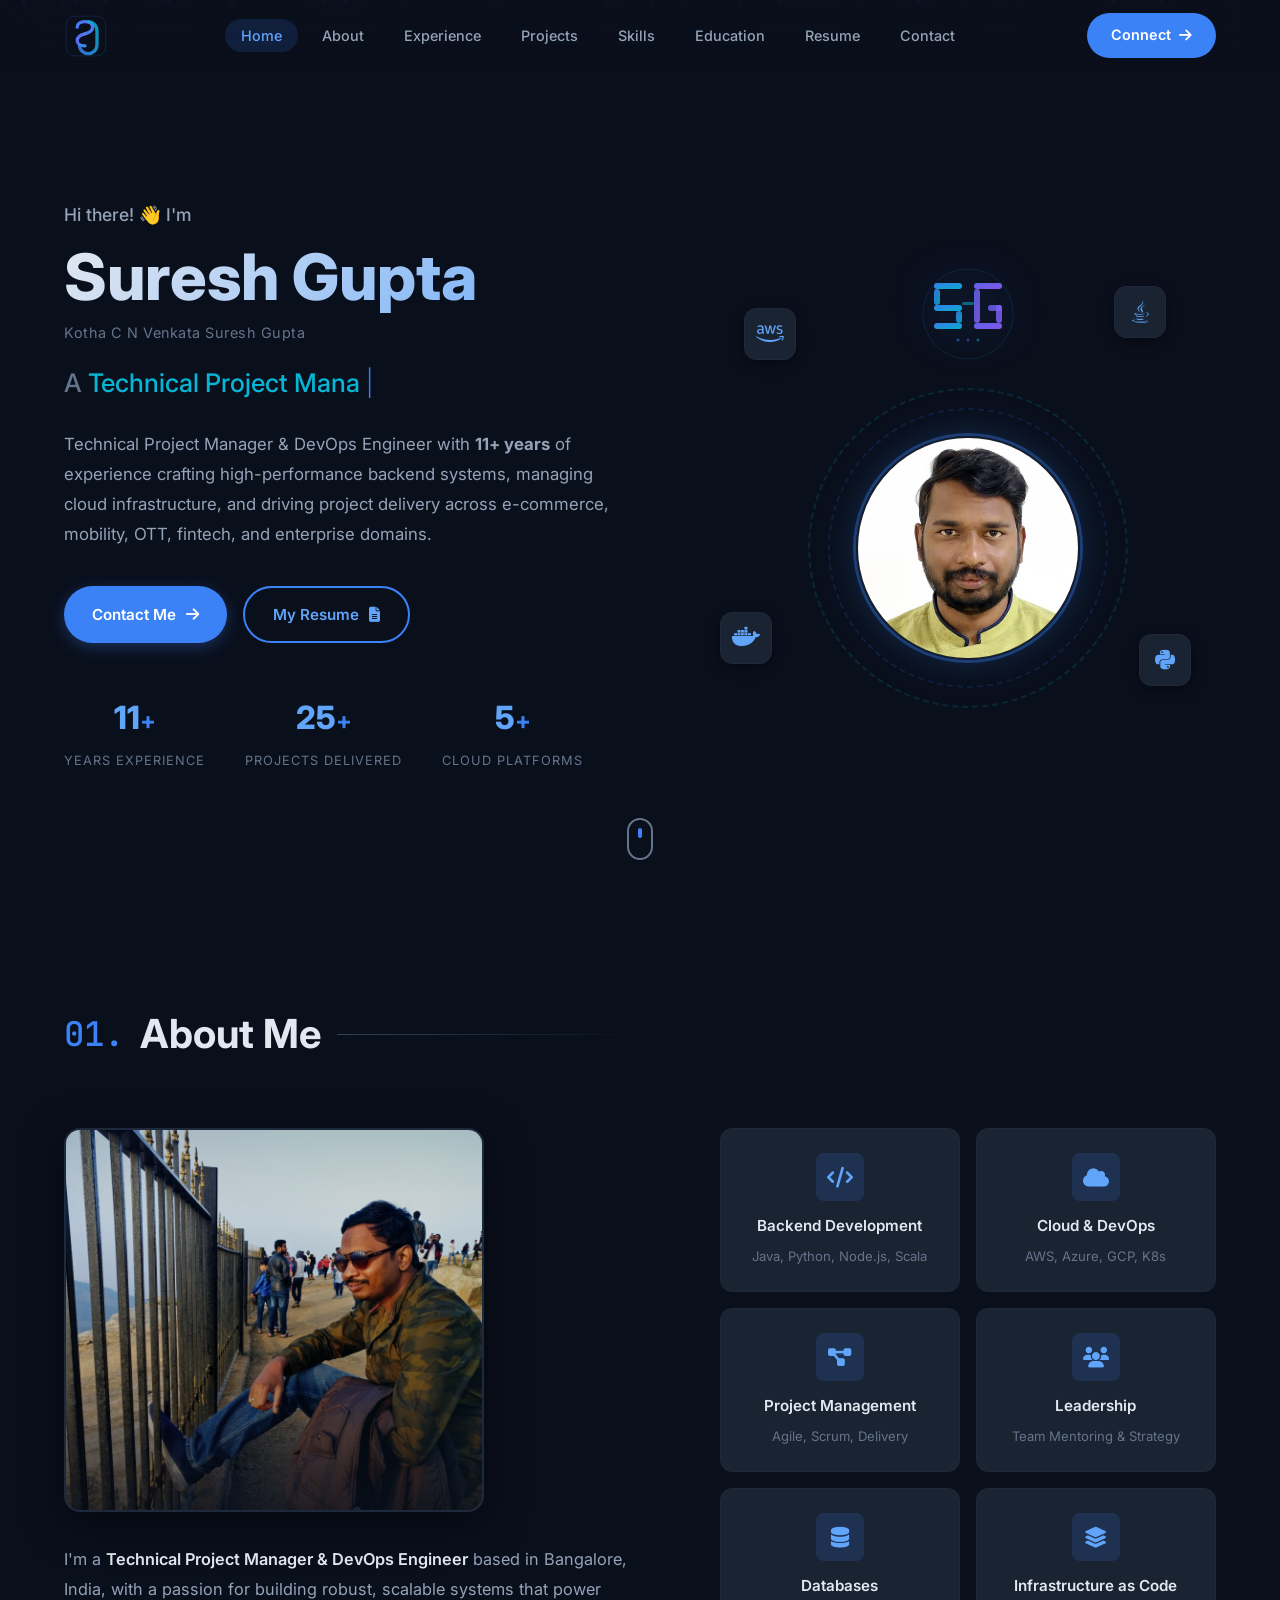
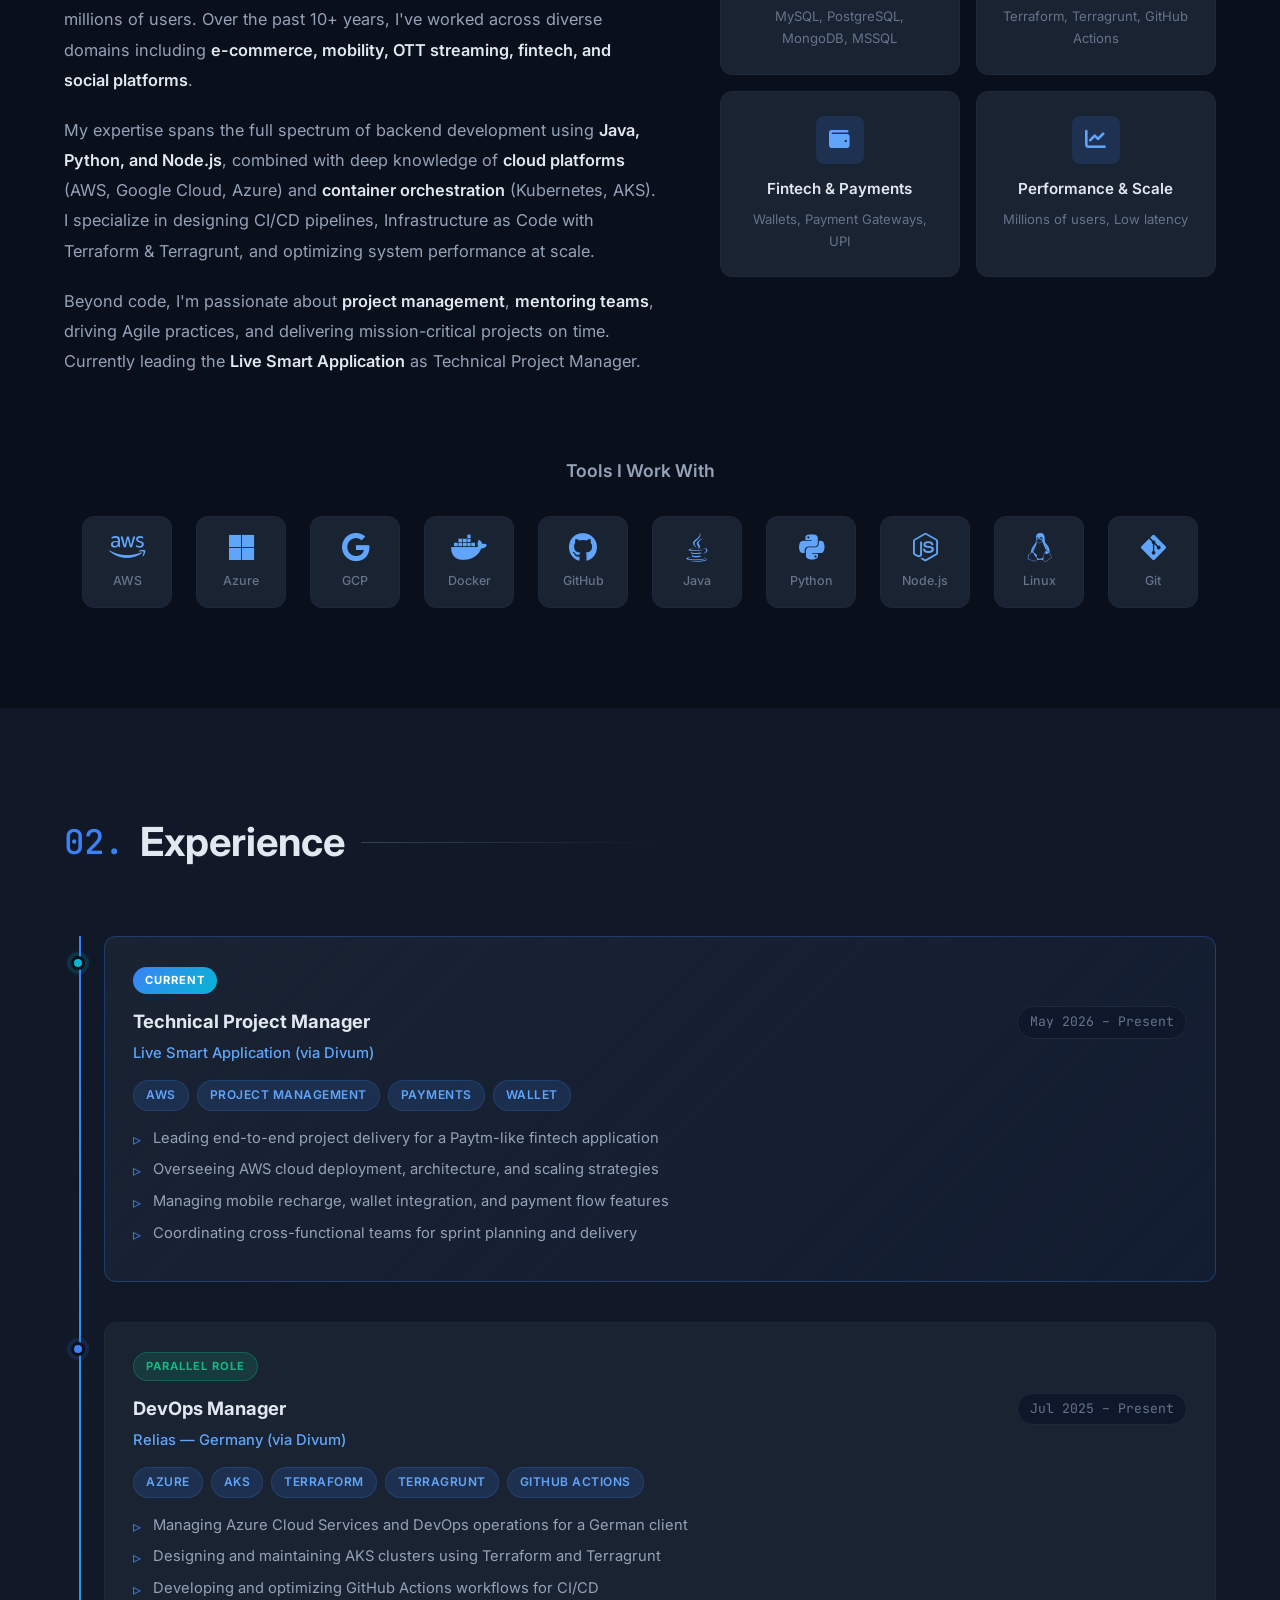
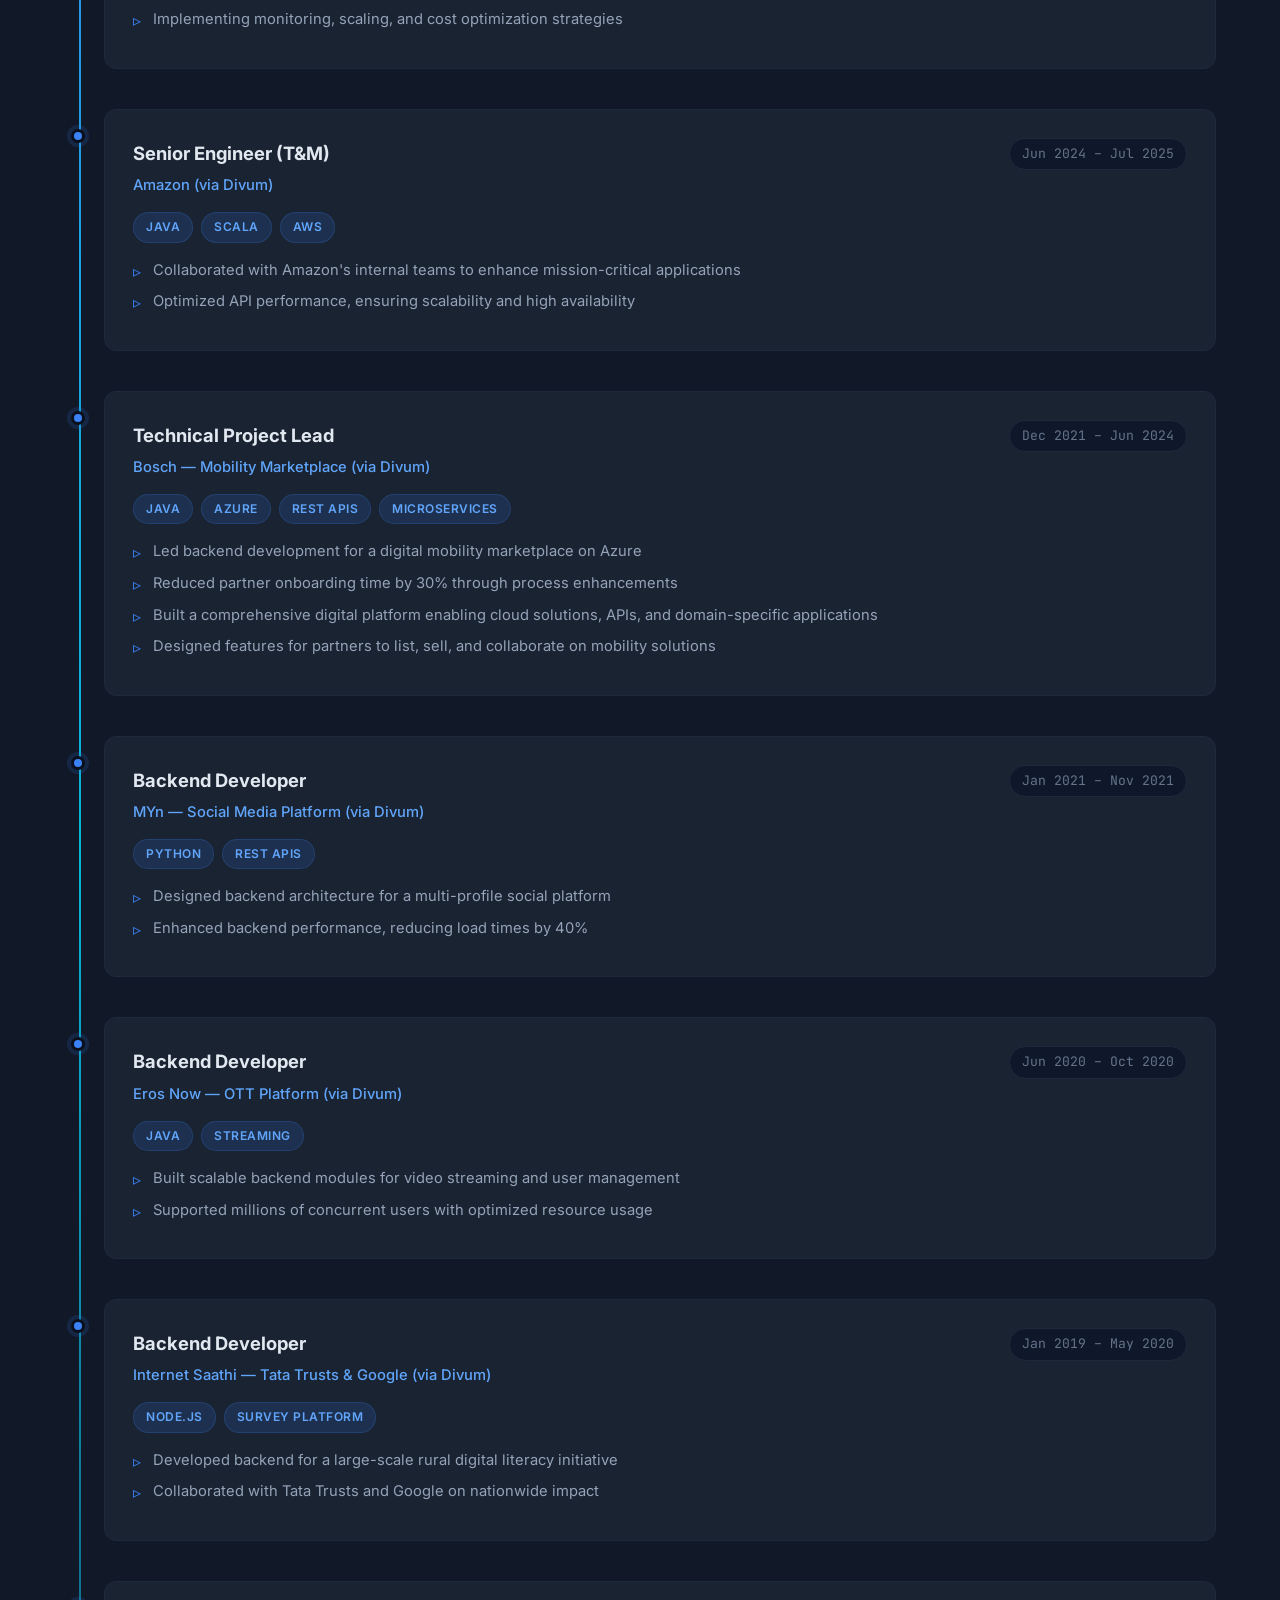
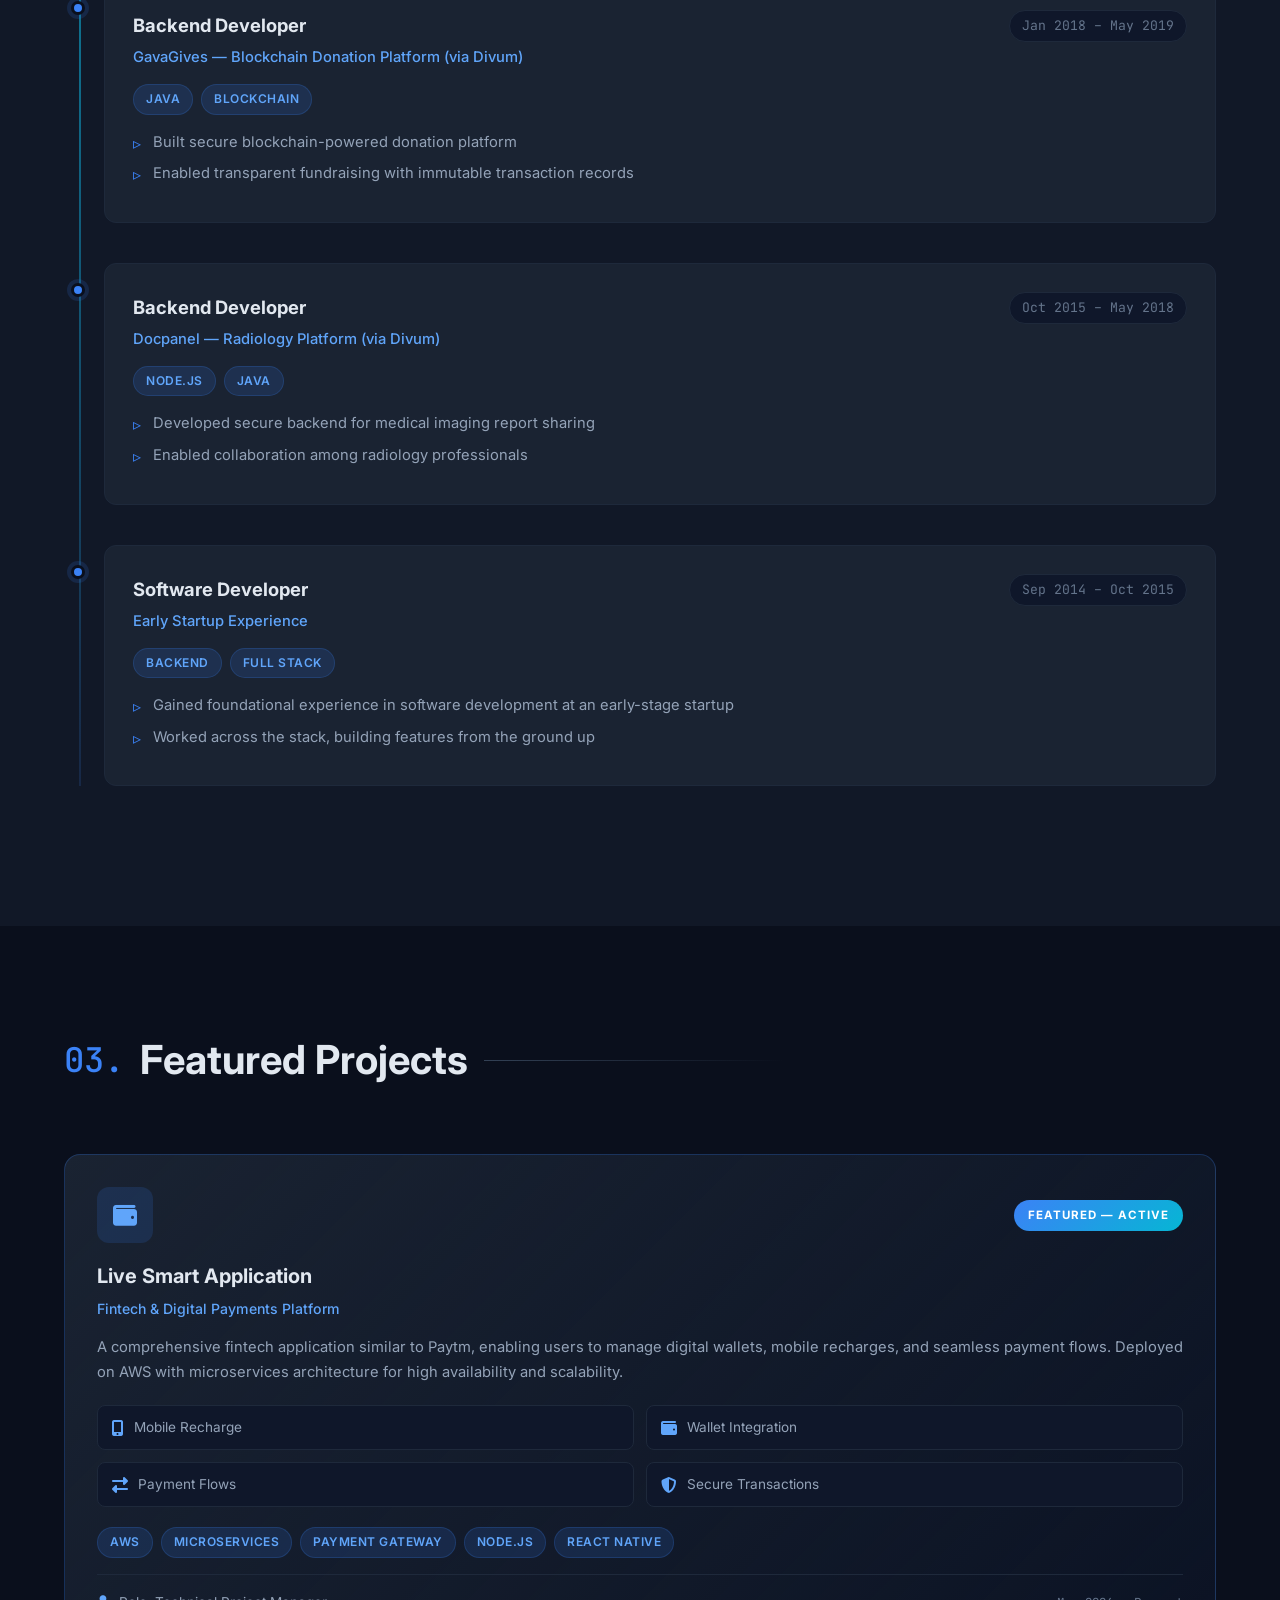
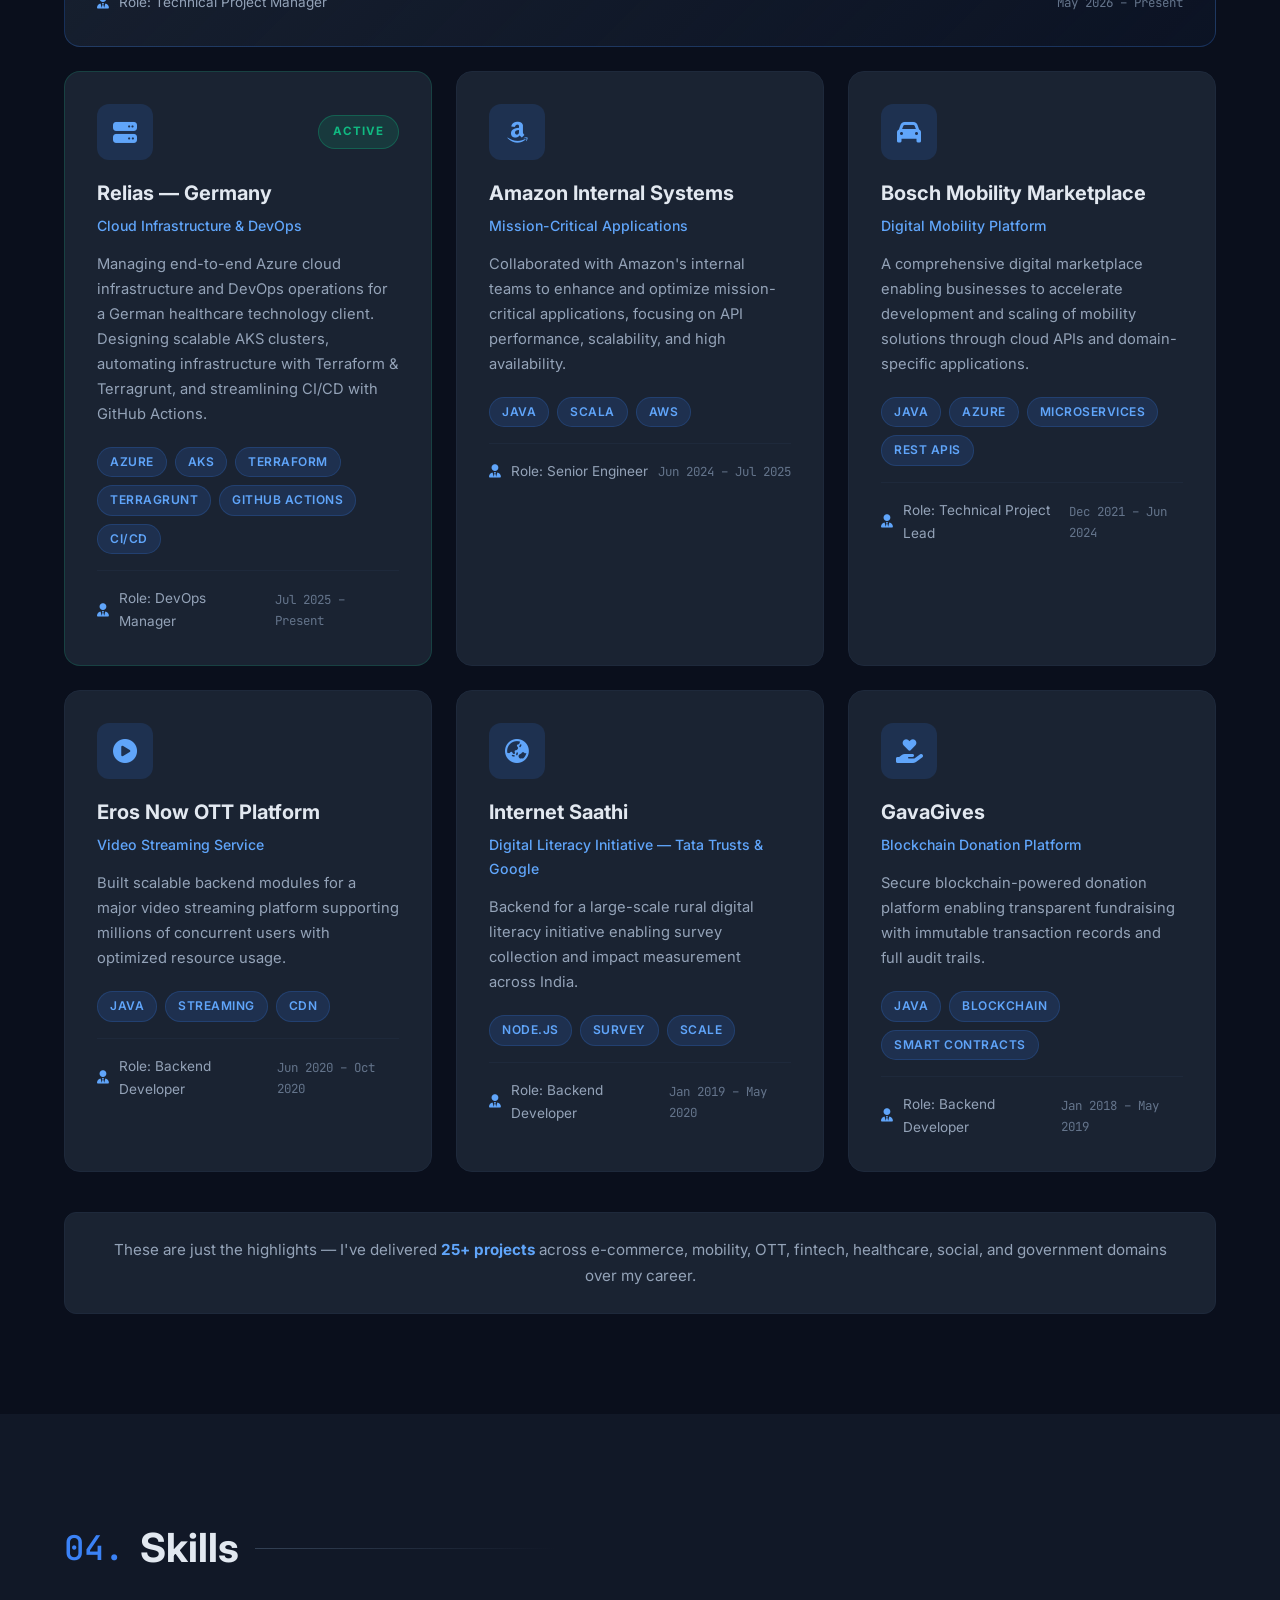
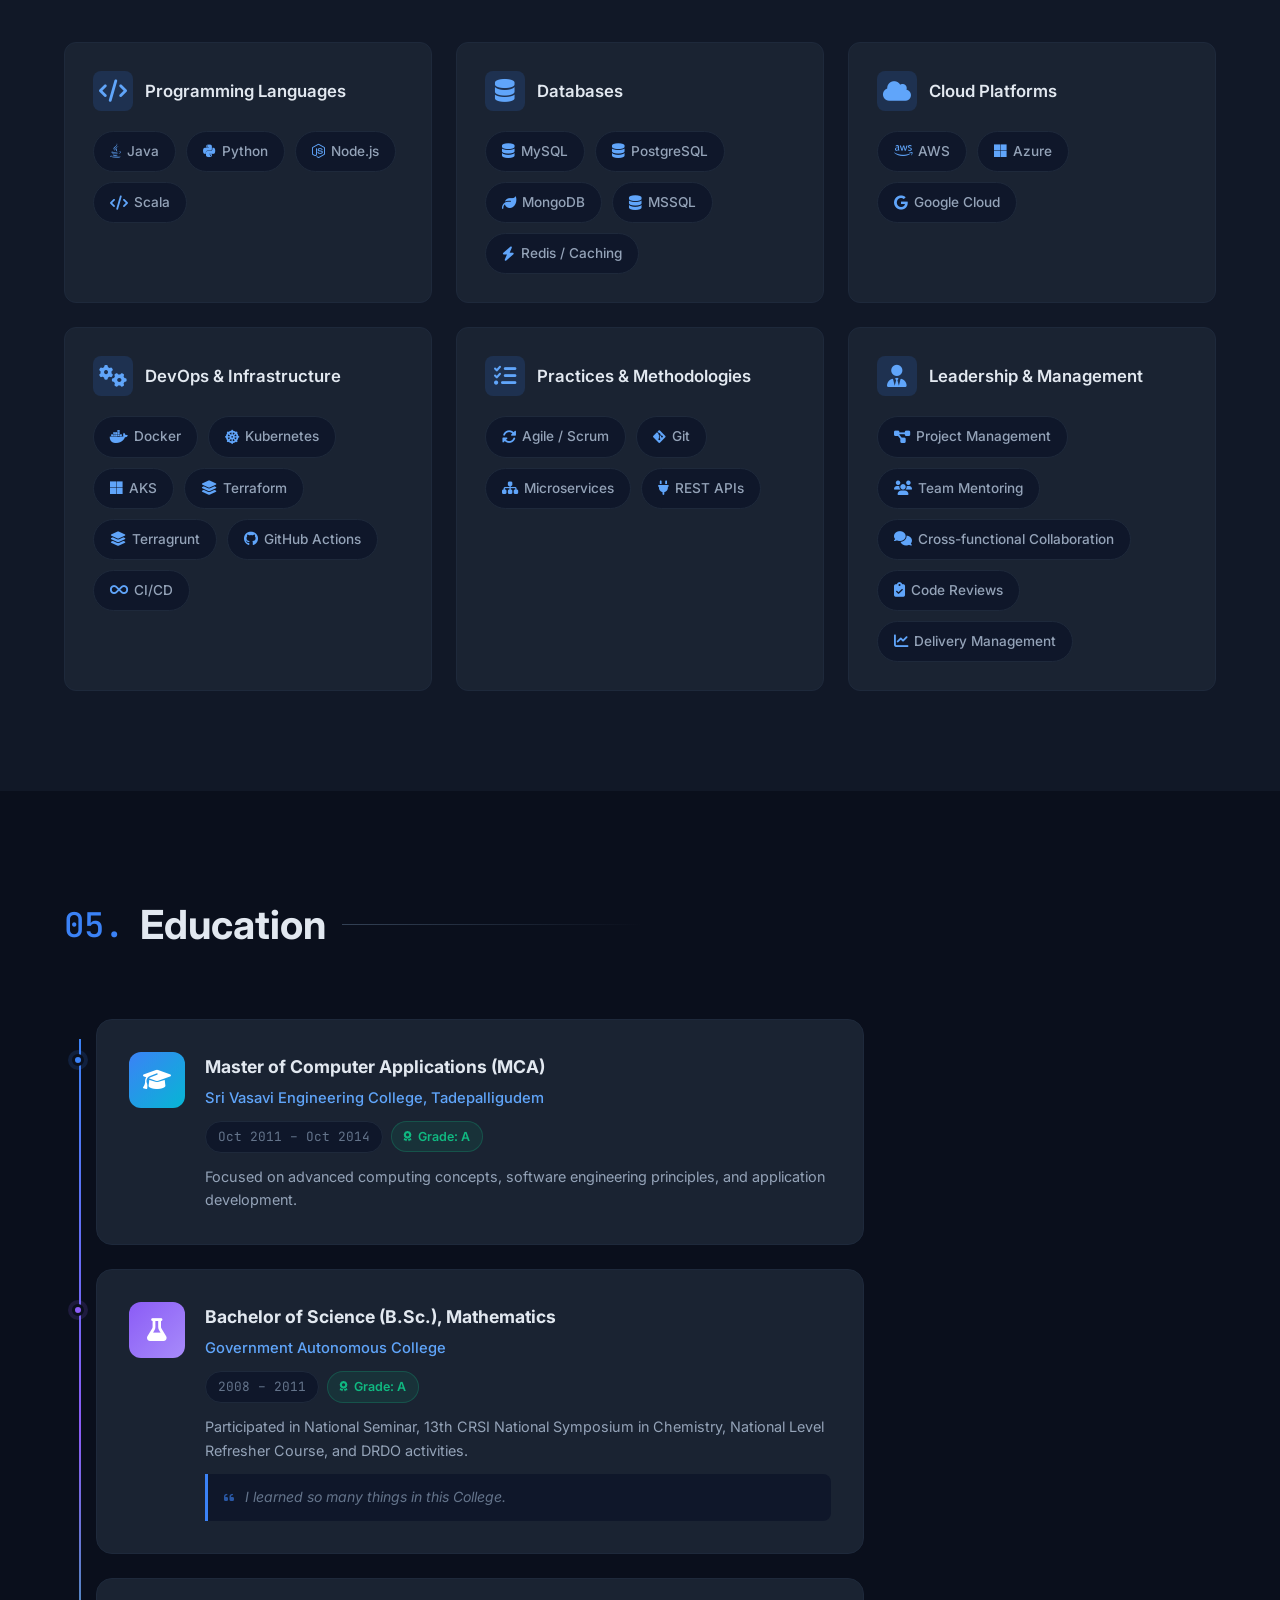
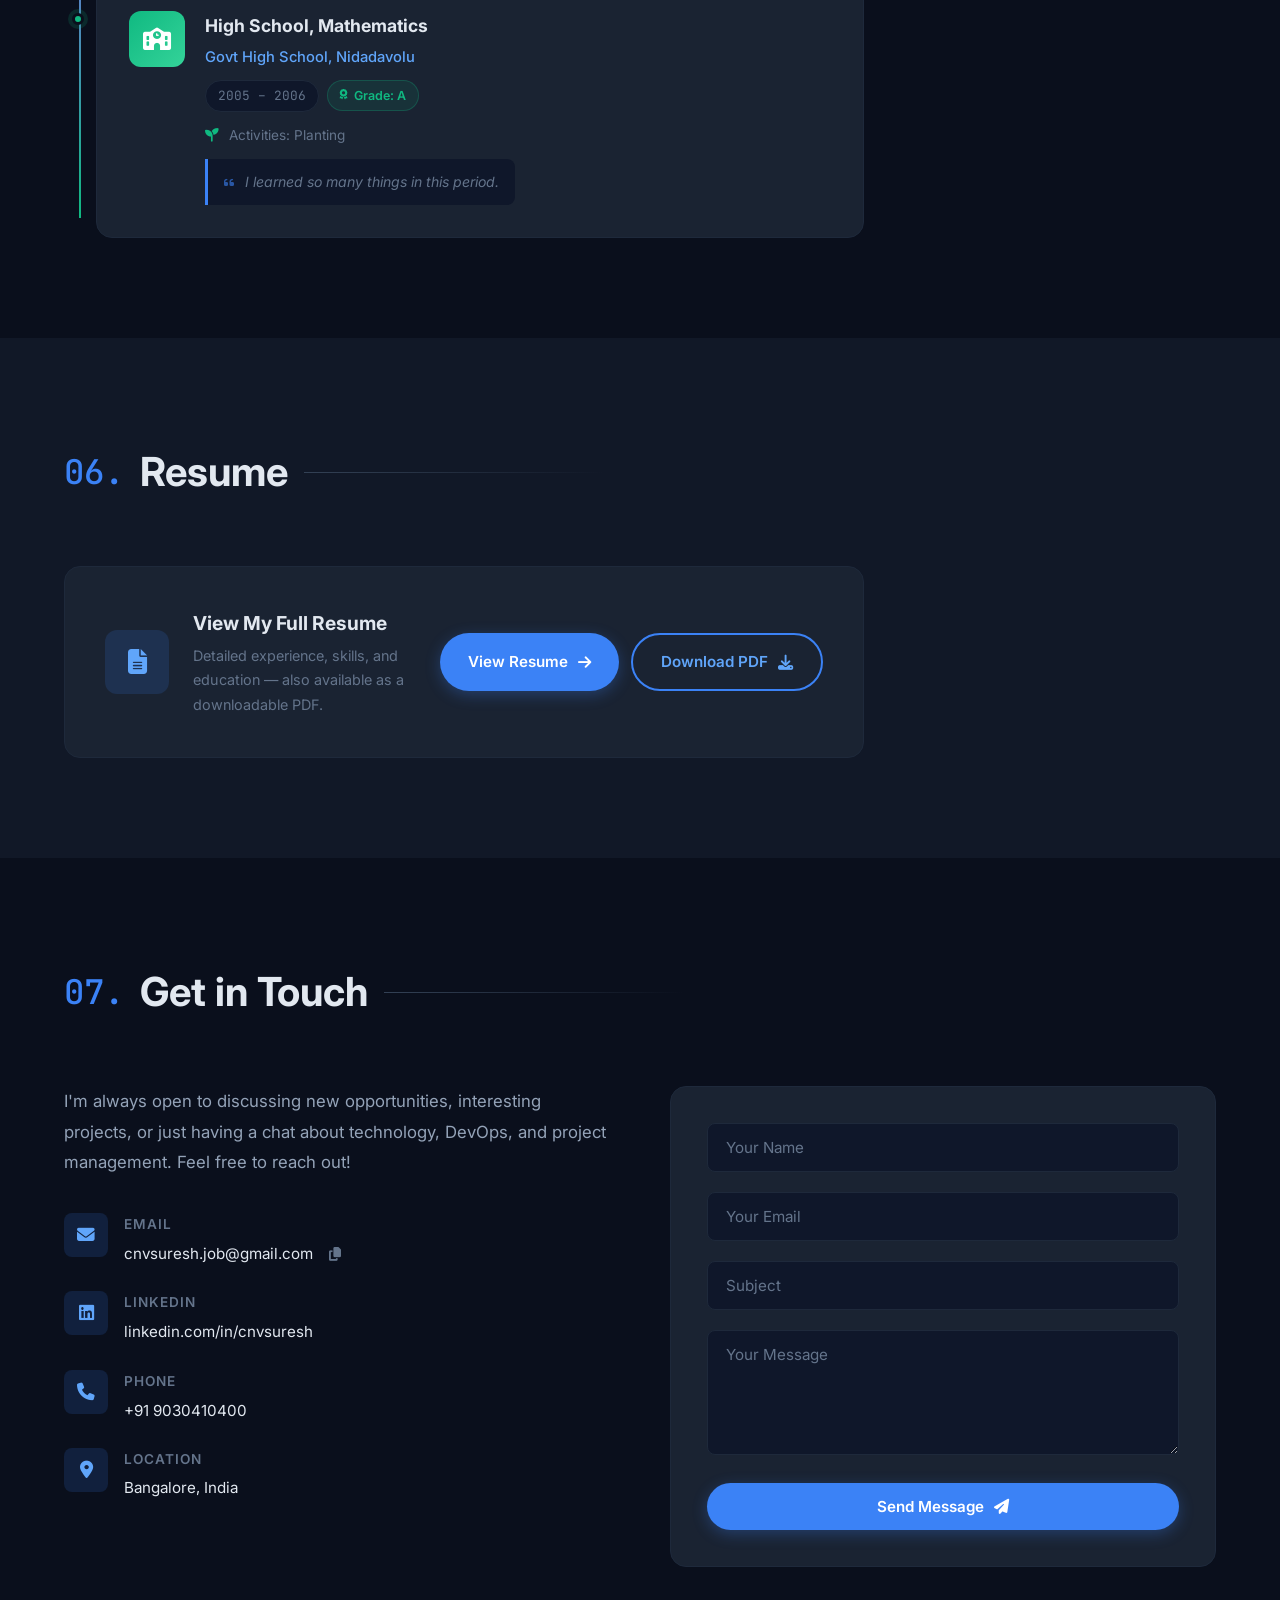
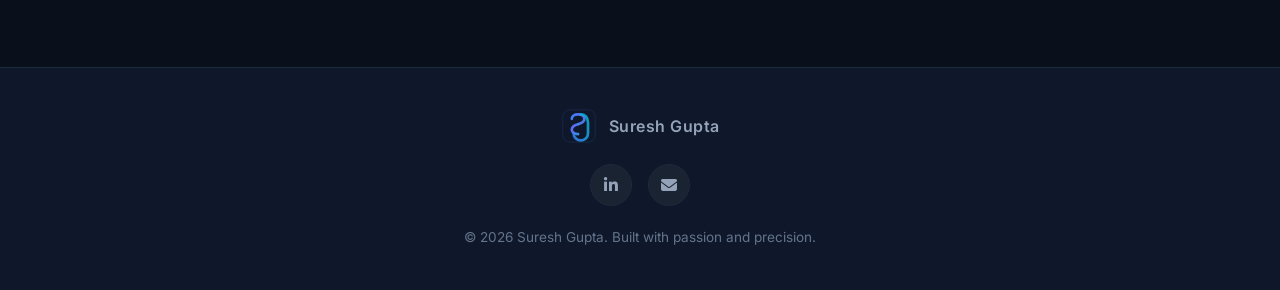
==== index.html @ bd1adba5 "Portfolio site for Suresh Gupta" ====
<!DOCTYPE html>
<html lang="en">
<head>
  <meta charset="UTF-8" />
  <meta name="viewport" content="width=device-width, initial-scale=1.0" />
  <title>Suresh Gupta | Technical Project Manager & DevOps Engineer</title>
  <meta name="description" content="Portfolio of Kotha C N Venkata Suresh Gupta - Technical Project Manager, DevOps Engineer with 10+ years of experience in backend development and cloud infrastructure." />
  <link rel="icon" type="image/svg+xml" href="assets/images/logo-icon.svg" />
  <link rel="preconnect" href="https://fonts.googleapis.com" />
  <link rel="preconnect" href="https://fonts.gstatic.com" crossorigin />
  <link href="https://fonts.googleapis.com/css2?family=Inter:wght@300;400;500;600;700;800&family=JetBrains+Mono:wght@400;500&display=swap" rel="stylesheet" />
  <link rel="stylesheet" href="https://cdnjs.cloudflare.com/ajax/libs/font-awesome/6.5.1/css/all.min.css" />
  <link rel="stylesheet" href="assets/css/style.css" />
</head>
<body>

  <!-- Navigation -->
  <nav class="navbar" id="navbar">
    <div class="nav-container">
      <a href="#home" class="nav-logo" aria-label="Home">
        <img src="assets/images/logo-icon.svg" alt="SG Logo" class="nav-logo-icon" />
      </a>
      <ul class="nav-links" id="navLinks">
        <li><a href="#home" class="nav-link active">Home</a></li>
        <li><a href="#about" class="nav-link">About</a></li>
        <li><a href="#experience" class="nav-link">Experience</a></li>
        <li><a href="#projects" class="nav-link">Projects</a></li>
        <li><a href="#skills" class="nav-link">Skills</a></li>
        <li><a href="#education" class="nav-link">Education</a></li>
        <li><a href="#resume" class="nav-link">Resume</a></li>
        <li><a href="#contact" class="nav-link">Contact</a></li>
      </ul>
      <a href="https://www.linkedin.com/in/cnvsuresh/" target="_blank" rel="noopener noreferrer" class="nav-cta">
        Connect <i class="fas fa-arrow-right"></i>
      </a>
      <button class="hamburger" id="hamburger" aria-label="Toggle navigation">
        <span></span>
        <span></span>
        <span></span>
      </button>
    </div>
  </nav>

  <!-- Hero Section -->
  <section class="hero" id="home">
    <div class="hero-bg-particles" id="particles"></div>
    <div class="hero-container">
      <div class="hero-content">
        <p class="hero-greeting">Hi there! <span class="wave">&#128075;</span> I'm</p>
        <h1 class="hero-name">Suresh Gupta</h1>
        <p class="hero-fullname">Kotha C N Venkata Suresh Gupta</p>
        <h2 class="hero-title">
          <span class="title-prefix">A</span>
          <span class="typed-text" id="typedText"></span>
          <span class="cursor">|</span>
        </h2>
        <p class="hero-description">
          Technical Project Manager &amp; DevOps Engineer with <strong><span id="dynamicYears">10</span>+ years</strong> of experience crafting
          high-performance backend systems, managing cloud infrastructure, and driving
          project delivery across e-commerce, mobility, OTT, fintech, and enterprise domains.
        </p>
        <div class="hero-actions">
          <a href="#contact" class="btn btn-primary">
            Contact Me <i class="fas fa-arrow-right"></i>
          </a>
          <a href="resume.html" class="btn btn-secondary">
            My Resume <i class="fas fa-file-alt"></i>
          </a>
        </div>
        <div class="hero-stats">
          <div class="stat">
            <span class="stat-number" id="expCount" data-count="10">0</span><span class="stat-plus">+</span>
            <span class="stat-label">Years Experience</span>
          </div>
          <div class="stat">
            <span class="stat-number" data-count="25">0</span><span class="stat-plus">+</span>
            <span class="stat-label">Projects Delivered</span>
          </div>
          <div class="stat">
            <span class="stat-number" data-count="5">0</span><span class="stat-plus">+</span>
            <span class="stat-label">Cloud Platforms</span>
          </div>
        </div>
      </div>
      <div class="hero-visual">
        <div class="hero-logo-showcase">
          <img src="assets/images/logo-concept-2.svg" alt="SG Logo" class="hero-logo-img" />
        </div>
        <div class="profile-frame">
          <div class="profile-photo-wrapper">
            <img src="assets/images/profile-pic.png" alt="Suresh Gupta" class="profile-photo" />
          </div>
          <div class="profile-ring"></div>
          <div class="profile-ring ring-2"></div>
        </div>
        <div class="floating-badge badge-1">
          <i class="fab fa-aws"></i>
        </div>
        <div class="floating-badge badge-2">
          <i class="fab fa-java"></i>
        </div>
        <div class="floating-badge badge-3">
          <i class="fab fa-docker"></i>
        </div>
        <div class="floating-badge badge-4">
          <i class="fab fa-python"></i>
        </div>
      </div>
    </div>
    <div class="scroll-indicator">
      <a href="#about">
        <div class="mouse">
          <div class="wheel"></div>
        </div>
      </a>
    </div>
  </section>

  <!-- About Section -->
  <section class="section about" id="about">
    <div class="container">
      <h2 class="section-title">
        <span class="title-accent">01.</span> About Me
      </h2>
      <div class="about-grid">
        <div class="about-left">
          <div class="about-photo-wrapper">
            <img src="assets/images/profile-casual.jpg" alt="Suresh Gupta" class="about-photo" />
          </div>
          <div class="about-text">
            <p>
              I'm a <strong>Technical Project Manager &amp; DevOps Engineer</strong> based in
              Bangalore, India, with a passion for building robust, scalable systems that power
              millions of users. Over the past 10+ years, I've worked across diverse domains including
              <strong>e-commerce, mobility, OTT streaming, fintech, and social platforms</strong>.
            </p>
            <p>
              My expertise spans the full spectrum of backend development using
              <strong>Java, Python, and Node.js</strong>, combined with deep knowledge of
              <strong>cloud platforms</strong> (AWS, Google Cloud, Azure) and
              <strong>container orchestration</strong> (Kubernetes, AKS). I specialize in
              designing CI/CD pipelines, Infrastructure as Code with Terraform &amp; Terragrunt,
              and optimizing system performance at scale.
            </p>
            <p>
              Beyond code, I'm passionate about <strong>project management</strong>,
              <strong>mentoring teams</strong>, driving Agile practices, and delivering
              mission-critical projects on time. Currently leading the
              <strong>Live Smart Application</strong> as Technical Project Manager.
            </p>
          </div>
        </div>
        <div class="about-cards">
          <div class="info-card">
            <div class="info-card-icon"><i class="fas fa-code"></i></div>
            <h3>Backend Development</h3>
            <p>Java, Python, Node.js, Scala</p>
          </div>
          <div class="info-card">
            <div class="info-card-icon"><i class="fas fa-cloud"></i></div>
            <h3>Cloud &amp; DevOps</h3>
            <p>AWS, Azure, GCP, K8s</p>
          </div>
          <div class="info-card">
            <div class="info-card-icon"><i class="fas fa-diagram-project"></i></div>
            <h3>Project Management</h3>
            <p>Agile, Scrum, Delivery</p>
          </div>
          <div class="info-card">
            <div class="info-card-icon"><i class="fas fa-users"></i></div>
            <h3>Leadership</h3>
            <p>Team Mentoring &amp; Strategy</p>
          </div>
          <div class="info-card">
            <div class="info-card-icon"><i class="fas fa-database"></i></div>
            <h3>Databases</h3>
            <p>MySQL, PostgreSQL, MongoDB, MSSQL</p>
          </div>
          <div class="info-card">
            <div class="info-card-icon"><i class="fas fa-layer-group"></i></div>
            <h3>Infrastructure as Code</h3>
            <p>Terraform, Terragrunt, GitHub Actions</p>
          </div>
          <div class="info-card">
            <div class="info-card-icon"><i class="fas fa-wallet"></i></div>
            <h3>Fintech &amp; Payments</h3>
            <p>Wallets, Payment Gateways, UPI</p>
          </div>
          <div class="info-card">
            <div class="info-card-icon"><i class="fas fa-chart-line"></i></div>
            <h3>Performance &amp; Scale</h3>
            <p>Millions of users, Low latency</p>
          </div>
        </div>
      </div>

      <!-- Tools Section -->
      <div class="tools-section">
        <h3 class="tools-title">Tools I Work With</h3>
        <div class="tools-grid">
          <div class="tool-item" title="AWS"><i class="fab fa-aws"></i><span>AWS</span></div>
          <div class="tool-item" title="Microsoft Azure"><i class="fab fa-microsoft"></i><span>Azure</span></div>
          <div class="tool-item" title="Google Cloud"><i class="fab fa-google"></i><span>GCP</span></div>
          <div class="tool-item" title="Docker"><i class="fab fa-docker"></i><span>Docker</span></div>
          <div class="tool-item" title="GitHub"><i class="fab fa-github"></i><span>GitHub</span></div>
          <div class="tool-item" title="Java"><i class="fab fa-java"></i><span>Java</span></div>
          <div class="tool-item" title="Python"><i class="fab fa-python"></i><span>Python</span></div>
          <div class="tool-item" title="Node.js"><i class="fab fa-node-js"></i><span>Node.js</span></div>
          <div class="tool-item" title="Linux"><i class="fab fa-linux"></i><span>Linux</span></div>
          <div class="tool-item" title="Git"><i class="fab fa-git-alt"></i><span>Git</span></div>
        </div>
      </div>
    </div>
  </section>

  <!-- Experience Section -->
  <section class="section experience" id="experience">
    <div class="container">
      <h2 class="section-title">
        <span class="title-accent">02.</span> Experience
      </h2>

      <div class="timeline">

        <div class="timeline-item" data-aos="fade-up">
          <div class="timeline-marker marker-current"></div>
          <div class="timeline-content timeline-highlight">
            <div class="timeline-badge-new">Current</div>
            <div class="timeline-header">
              <div>
                <h3>Technical Project Manager</h3>
                <h4>Live Smart Application (via Divum)</h4>
              </div>
              <span class="timeline-date">May 2026 &ndash; Present</span>
            </div>
            <div class="timeline-tags">
              <span class="tag">AWS</span>
              <span class="tag">Project Management</span>
              <span class="tag">Payments</span>
              <span class="tag">Wallet</span>
            </div>
            <ul class="timeline-details">
              <li>Leading end-to-end project delivery for a Paytm-like fintech application</li>
              <li>Overseeing AWS cloud deployment, architecture, and scaling strategies</li>
              <li>Managing mobile recharge, wallet integration, and payment flow features</li>
              <li>Coordinating cross-functional teams for sprint planning and delivery</li>
            </ul>
          </div>
        </div>

        <div class="timeline-item" data-aos="fade-up">
          <div class="timeline-marker"></div>
          <div class="timeline-content">
            <div class="timeline-badge-parallel">Parallel Role</div>
            <div class="timeline-header">
              <div>
                <h3>DevOps Manager</h3>
                <h4>Relias &mdash; Germany (via Divum)</h4>
              </div>
              <span class="timeline-date">Jul 2025 &ndash; Present</span>
            </div>
            <div class="timeline-tags">
              <span class="tag">Azure</span><span class="tag">AKS</span><span class="tag">Terraform</span><span class="tag">Terragrunt</span><span class="tag">GitHub Actions</span>
            </div>
            <ul class="timeline-details">
              <li>Managing Azure Cloud Services and DevOps operations for a German client</li>
              <li>Designing and maintaining AKS clusters using Terraform and Terragrunt</li>
              <li>Developing and optimizing GitHub Actions workflows for CI/CD</li>
              <li>Implementing monitoring, scaling, and cost optimization strategies</li>
            </ul>
          </div>
        </div>

        <div class="timeline-item" data-aos="fade-up">
          <div class="timeline-marker"></div>
          <div class="timeline-content">
            <div class="timeline-header">
              <div><h3>Senior Engineer (T&amp;M)</h3><h4>Amazon (via Divum)</h4></div>
              <span class="timeline-date">Jun 2024 &ndash; Jul 2025</span>
            </div>
            <div class="timeline-tags"><span class="tag">Java</span><span class="tag">Scala</span><span class="tag">AWS</span></div>
            <ul class="timeline-details">
              <li>Collaborated with Amazon's internal teams to enhance mission-critical applications</li>
              <li>Optimized API performance, ensuring scalability and high availability</li>
            </ul>
          </div>
        </div>

        <div class="timeline-item" data-aos="fade-up">
          <div class="timeline-marker"></div>
          <div class="timeline-content">
            <div class="timeline-header">
              <div><h3>Technical Project Lead</h3><h4>Bosch &mdash; Mobility Marketplace (via Divum)</h4></div>
              <span class="timeline-date">Dec 2021 &ndash; Jun 2024</span>
            </div>
            <div class="timeline-tags"><span class="tag">Java</span><span class="tag">Azure</span><span class="tag">REST APIs</span><span class="tag">Microservices</span></div>
            <ul class="timeline-details">
              <li>Led backend development for a digital mobility marketplace on Azure</li>
              <li>Reduced partner onboarding time by 30% through process enhancements</li>
              <li>Built a comprehensive digital platform enabling cloud solutions, APIs, and domain-specific applications</li>
              <li>Designed features for partners to list, sell, and collaborate on mobility solutions</li>
            </ul>
          </div>
        </div>

        <div class="timeline-item" data-aos="fade-up">
          <div class="timeline-marker"></div>
          <div class="timeline-content">
            <div class="timeline-header">
              <div><h3>Backend Developer</h3><h4>MYn &mdash; Social Media Platform (via Divum)</h4></div>
              <span class="timeline-date">Jan 2021 &ndash; Nov 2021</span>
            </div>
            <div class="timeline-tags"><span class="tag">Python</span><span class="tag">REST APIs</span></div>
            <ul class="timeline-details">
              <li>Designed backend architecture for a multi-profile social platform</li>
              <li>Enhanced backend performance, reducing load times by 40%</li>
            </ul>
          </div>
        </div>

        <div class="timeline-item" data-aos="fade-up">
          <div class="timeline-marker"></div>
          <div class="timeline-content">
            <div class="timeline-header">
              <div><h3>Backend Developer</h3><h4>Eros Now &mdash; OTT Platform (via Divum)</h4></div>
              <span class="timeline-date">Jun 2020 &ndash; Oct 2020</span>
            </div>
            <div class="timeline-tags"><span class="tag">Java</span><span class="tag">Streaming</span></div>
            <ul class="timeline-details">
              <li>Built scalable backend modules for video streaming and user management</li>
              <li>Supported millions of concurrent users with optimized resource usage</li>
            </ul>
          </div>
        </div>

        <div class="timeline-item" data-aos="fade-up">
          <div class="timeline-marker"></div>
          <div class="timeline-content">
            <div class="timeline-header">
              <div><h3>Backend Developer</h3><h4>Internet Saathi &mdash; Tata Trusts &amp; Google (via Divum)</h4></div>
              <span class="timeline-date">Jan 2019 &ndash; May 2020</span>
            </div>
            <div class="timeline-tags"><span class="tag">Node.js</span><span class="tag">Survey Platform</span></div>
            <ul class="timeline-details">
              <li>Developed backend for a large-scale rural digital literacy initiative</li>
              <li>Collaborated with Tata Trusts and Google on nationwide impact</li>
            </ul>
          </div>
        </div>

        <div class="timeline-item" data-aos="fade-up">
          <div class="timeline-marker"></div>
          <div class="timeline-content">
            <div class="timeline-header">
              <div><h3>Backend Developer</h3><h4>GavaGives &mdash; Blockchain Donation Platform (via Divum)</h4></div>
              <span class="timeline-date">Jan 2018 &ndash; May 2019</span>
            </div>
            <div class="timeline-tags"><span class="tag">Java</span><span class="tag">Blockchain</span></div>
            <ul class="timeline-details">
              <li>Built secure blockchain-powered donation platform</li>
              <li>Enabled transparent fundraising with immutable transaction records</li>
            </ul>
          </div>
        </div>

        <div class="timeline-item" data-aos="fade-up">
          <div class="timeline-marker"></div>
          <div class="timeline-content">
            <div class="timeline-header">
              <div><h3>Backend Developer</h3><h4>Docpanel &mdash; Radiology Platform (via Divum)</h4></div>
              <span class="timeline-date">Oct 2015 &ndash; May 2018</span>
            </div>
            <div class="timeline-tags"><span class="tag">Node.js</span><span class="tag">Java</span></div>
            <ul class="timeline-details">
              <li>Developed secure backend for medical imaging report sharing</li>
              <li>Enabled collaboration among radiology professionals</li>
            </ul>
          </div>
        </div>

        <div class="timeline-item" data-aos="fade-up">
          <div class="timeline-marker"></div>
          <div class="timeline-content">
            <div class="timeline-header">
              <div><h3>Software Developer</h3><h4>Early Startup Experience</h4></div>
              <span class="timeline-date">Sep 2014 &ndash; Oct 2015</span>
            </div>
            <div class="timeline-tags"><span class="tag">Backend</span><span class="tag">Full Stack</span></div>
            <ul class="timeline-details">
              <li>Gained foundational experience in software development at an early-stage startup</li>
              <li>Worked across the stack, building features from the ground up</li>
            </ul>
          </div>
        </div>

      </div>
    </div>
  </section>

  <!-- Projects Section -->
  <section class="section projects" id="projects">
    <div class="container">
      <h2 class="section-title">
        <span class="title-accent">03.</span> Featured Projects
      </h2>

      <div class="projects-grid">

        <div class="project-card project-featured">
          <div class="project-card-glow"></div>
          <div class="project-header">
            <div class="project-icon-large"><i class="fas fa-wallet"></i></div>
            <div class="project-badge">Featured &mdash; Active</div>
          </div>
          <h3>Live Smart Application</h3>
          <p class="project-subtitle">Fintech &amp; Digital Payments Platform</p>
          <p class="project-description">A comprehensive fintech application similar to Paytm, enabling users to manage digital wallets, mobile recharges, and seamless payment flows. Deployed on AWS with microservices architecture for high availability and scalability.</p>
          <div class="project-features">
            <div class="project-feature"><i class="fas fa-mobile-alt"></i><span>Mobile Recharge</span></div>
            <div class="project-feature"><i class="fas fa-wallet"></i><span>Wallet Integration</span></div>
            <div class="project-feature"><i class="fas fa-exchange-alt"></i><span>Payment Flows</span></div>
            <div class="project-feature"><i class="fas fa-shield-alt"></i><span>Secure Transactions</span></div>
          </div>
          <div class="project-tech"><span class="tag">AWS</span><span class="tag">Microservices</span><span class="tag">Payment Gateway</span><span class="tag">Node.js</span><span class="tag">React Native</span></div>
          <div class="project-role"><i class="fas fa-user-tie"></i><span>Role: Technical Project Manager</span><span class="project-timeline">May 2026 &ndash; Present</span></div>
        </div>

        <div class="project-card project-active">
          <div class="project-header">
            <div class="project-icon-large"><i class="fas fa-server"></i></div>
            <div class="project-badge-secondary">Active</div>
          </div>
          <h3>Relias &mdash; Germany</h3>
          <p class="project-subtitle">Cloud Infrastructure &amp; DevOps</p>
          <p class="project-description">Managing end-to-end Azure cloud infrastructure and DevOps operations for a German healthcare technology client. Designing scalable AKS clusters, automating infrastructure with Terraform &amp; Terragrunt, and streamlining CI/CD with GitHub Actions.</p>
          <div class="project-tech"><span class="tag">Azure</span><span class="tag">AKS</span><span class="tag">Terraform</span><span class="tag">Terragrunt</span><span class="tag">GitHub Actions</span><span class="tag">CI/CD</span></div>
          <div class="project-role"><i class="fas fa-user-tie"></i><span>Role: DevOps Manager</span><span class="project-timeline">Jul 2025 &ndash; Present</span></div>
        </div>

        <div class="project-card">
          <div class="project-header"><div class="project-icon-large"><i class="fab fa-amazon"></i></div></div>
          <h3>Amazon Internal Systems</h3>
          <p class="project-subtitle">Mission-Critical Applications</p>
          <p class="project-description">Collaborated with Amazon's internal teams to enhance and optimize mission-critical applications, focusing on API performance, scalability, and high availability.</p>
          <div class="project-tech"><span class="tag">Java</span><span class="tag">Scala</span><span class="tag">AWS</span></div>
          <div class="project-role"><i class="fas fa-user-tie"></i><span>Role: Senior Engineer</span><span class="project-timeline">Jun 2024 &ndash; Jul 2025</span></div>
        </div>

        <div class="project-card">
          <div class="project-header"><div class="project-icon-large"><i class="fas fa-car"></i></div></div>
          <h3>Bosch Mobility Marketplace</h3>
          <p class="project-subtitle">Digital Mobility Platform</p>
          <p class="project-description">A comprehensive digital marketplace enabling businesses to accelerate development and scaling of mobility solutions through cloud APIs and domain-specific applications.</p>
          <div class="project-tech"><span class="tag">Java</span><span class="tag">Azure</span><span class="tag">Microservices</span><span class="tag">REST APIs</span></div>
          <div class="project-role"><i class="fas fa-user-tie"></i><span>Role: Technical Project Lead</span><span class="project-timeline">Dec 2021 &ndash; Jun 2024</span></div>
        </div>

        <div class="project-card">
          <div class="project-header"><div class="project-icon-large"><i class="fas fa-play-circle"></i></div></div>
          <h3>Eros Now OTT Platform</h3>
          <p class="project-subtitle">Video Streaming Service</p>
          <p class="project-description">Built scalable backend modules for a major video streaming platform supporting millions of concurrent users with optimized resource usage.</p>
          <div class="project-tech"><span class="tag">Java</span><span class="tag">Streaming</span><span class="tag">CDN</span></div>
          <div class="project-role"><i class="fas fa-user-tie"></i><span>Role: Backend Developer</span><span class="project-timeline">Jun 2020 &ndash; Oct 2020</span></div>
        </div>

        <div class="project-card">
          <div class="project-header"><div class="project-icon-large"><i class="fas fa-globe-asia"></i></div></div>
          <h3>Internet Saathi</h3>
          <p class="project-subtitle">Digital Literacy Initiative &mdash; Tata Trusts &amp; Google</p>
          <p class="project-description">Backend for a large-scale rural digital literacy initiative enabling survey collection and impact measurement across India.</p>
          <div class="project-tech"><span class="tag">Node.js</span><span class="tag">Survey</span><span class="tag">Scale</span></div>
          <div class="project-role"><i class="fas fa-user-tie"></i><span>Role: Backend Developer</span><span class="project-timeline">Jan 2019 &ndash; May 2020</span></div>
        </div>

        <div class="project-card">
          <div class="project-header"><div class="project-icon-large"><i class="fas fa-hand-holding-heart"></i></div></div>
          <h3>GavaGives</h3>
          <p class="project-subtitle">Blockchain Donation Platform</p>
          <p class="project-description">Secure blockchain-powered donation platform enabling transparent fundraising with immutable transaction records and full audit trails.</p>
          <div class="project-tech"><span class="tag">Java</span><span class="tag">Blockchain</span><span class="tag">Smart Contracts</span></div>
          <div class="project-role"><i class="fas fa-user-tie"></i><span>Role: Backend Developer</span><span class="project-timeline">Jan 2018 &ndash; May 2019</span></div>
        </div>

      </div>

      <div class="projects-more">
        <p>These are just the highlights &mdash; I've delivered <strong>25+ projects</strong> across e-commerce, mobility, OTT, fintech, healthcare, social, and government domains over my career.</p>
      </div>
    </div>
  </section>

  <!-- Skills Section -->
  <section class="section skills" id="skills">
    <div class="container">
      <h2 class="section-title"><span class="title-accent">04.</span> Skills</h2>
      <div class="skills-grid">
        <div class="skill-category">
          <div class="skill-category-header"><i class="fas fa-code"></i><h3>Programming Languages</h3></div>
          <div class="skill-items">
            <div class="skill-pill"><i class="fab fa-java"></i> Java</div>
            <div class="skill-pill"><i class="fab fa-python"></i> Python</div>
            <div class="skill-pill"><i class="fab fa-node-js"></i> Node.js</div>
            <div class="skill-pill"><i class="fas fa-code"></i> Scala</div>
          </div>
        </div>
        <div class="skill-category">
          <div class="skill-category-header"><i class="fas fa-database"></i><h3>Databases</h3></div>
          <div class="skill-items">
            <div class="skill-pill"><i class="fas fa-database"></i> MySQL</div>
            <div class="skill-pill"><i class="fas fa-database"></i> PostgreSQL</div>
            <div class="skill-pill"><i class="fas fa-leaf"></i> MongoDB</div>
            <div class="skill-pill"><i class="fas fa-database"></i> MSSQL</div>
            <div class="skill-pill"><i class="fas fa-bolt"></i> Redis / Caching</div>
          </div>
        </div>
        <div class="skill-category">
          <div class="skill-category-header"><i class="fas fa-cloud"></i><h3>Cloud Platforms</h3></div>
          <div class="skill-items">
            <div class="skill-pill"><i class="fab fa-aws"></i> AWS</div>
            <div class="skill-pill"><i class="fab fa-microsoft"></i> Azure</div>
            <div class="skill-pill"><i class="fab fa-google"></i> Google Cloud</div>
          </div>
        </div>
        <div class="skill-category">
          <div class="skill-category-header"><i class="fas fa-cogs"></i><h3>DevOps &amp; Infrastructure</h3></div>
          <div class="skill-items">
            <div class="skill-pill"><i class="fab fa-docker"></i> Docker</div>
            <div class="skill-pill"><i class="fas fa-dharmachakra"></i> Kubernetes</div>
            <div class="skill-pill"><i class="fab fa-microsoft"></i> AKS</div>
            <div class="skill-pill"><i class="fas fa-layer-group"></i> Terraform</div>
            <div class="skill-pill"><i class="fas fa-layer-group"></i> Terragrunt</div>
            <div class="skill-pill"><i class="fab fa-github"></i> GitHub Actions</div>
            <div class="skill-pill"><i class="fas fa-infinity"></i> CI/CD</div>
          </div>
        </div>
        <div class="skill-category">
          <div class="skill-category-header"><i class="fas fa-tasks"></i><h3>Practices &amp; Methodologies</h3></div>
          <div class="skill-items">
            <div class="skill-pill"><i class="fas fa-sync-alt"></i> Agile / Scrum</div>
            <div class="skill-pill"><i class="fab fa-git-alt"></i> Git</div>
            <div class="skill-pill"><i class="fas fa-sitemap"></i> Microservices</div>
            <div class="skill-pill"><i class="fas fa-plug"></i> REST APIs</div>
          </div>
        </div>
        <div class="skill-category">
          <div class="skill-category-header"><i class="fas fa-user-tie"></i><h3>Leadership &amp; Management</h3></div>
          <div class="skill-items">
            <div class="skill-pill"><i class="fas fa-project-diagram"></i> Project Management</div>
            <div class="skill-pill"><i class="fas fa-users"></i> Team Mentoring</div>
            <div class="skill-pill"><i class="fas fa-comments"></i> Cross-functional Collaboration</div>
            <div class="skill-pill"><i class="fas fa-clipboard-check"></i> Code Reviews</div>
            <div class="skill-pill"><i class="fas fa-chart-line"></i> Delivery Management</div>
          </div>
        </div>
      </div>
    </div>
  </section>

  <!-- Education Section (mirrored in components/education.html for modularity) -->
  <section class="section education" id="education">
    <div class="container">
      <h2 class="section-title">
        <span class="title-accent">05.</span> Education
      </h2>
      <div class="education-grid">

        <div class="edu-card">
          <div class="edu-timeline-dot"></div>
          <div class="edu-icon">
            <i class="fas fa-graduation-cap"></i>
          </div>
          <div class="edu-content">
            <h3>Master of Computer Applications (MCA)</h3>
            <h4>Sri Vasavi Engineering College, Tadepalligudem</h4>
            <div class="edu-meta">
              <span class="edu-date">Oct 2011 &ndash; Oct 2014</span>
              <span class="edu-grade"><i class="fas fa-award"></i> Grade: A</span>
            </div>
            <p>Focused on advanced computing concepts, software engineering principles, and application development.</p>
          </div>
        </div>

        <div class="edu-card">
          <div class="edu-timeline-dot"></div>
          <div class="edu-icon edu-icon-secondary">
            <i class="fas fa-flask"></i>
          </div>
          <div class="edu-content">
            <h3>Bachelor of Science (B.Sc.), Mathematics</h3>
            <h4>Government Autonomous College</h4>
            <div class="edu-meta">
              <span class="edu-date">2008 &ndash; 2011</span>
              <span class="edu-grade"><i class="fas fa-award"></i> Grade: A</span>
            </div>
            <p>Participated in National Seminar, 13th CRSI National Symposium in Chemistry, National Level Refresher Course, and DRDO activities.</p>
            <blockquote class="edu-reflection">
              <i class="fas fa-quote-left"></i>
              I learned so many things in this College.
            </blockquote>
          </div>
        </div>

        <div class="edu-card">
          <div class="edu-timeline-dot"></div>
          <div class="edu-icon edu-icon-tertiary">
            <i class="fas fa-school"></i>
          </div>
          <div class="edu-content">
            <h3>High School, Mathematics</h3>
            <h4>Govt High School, Nidadavolu</h4>
            <div class="edu-meta">
              <span class="edu-date">2005 &ndash; 2006</span>
              <span class="edu-grade"><i class="fas fa-award"></i> Grade: A</span>
            </div>
            <div class="edu-activities">
              <i class="fas fa-seedling"></i> Activities: Planting
            </div>
            <blockquote class="edu-reflection">
              <i class="fas fa-quote-left"></i>
              I learned so many things in this period.
            </blockquote>
          </div>
        </div>

      </div>
    </div>
  </section>

  <!-- Contact Section -->
  <!-- Resume Section -->
  <section class="section resume-cta" id="resume">
    <div class="container">
      <h2 class="section-title"><span class="title-accent">06.</span> Resume</h2>
      <div class="resume-cta-card">
        <div class="resume-cta-content">
          <div class="resume-cta-icon">
            <i class="fas fa-file-alt"></i>
          </div>
          <div>
            <h3>View My Full Resume</h3>
            <p>Detailed experience, skills, and education — also available as a downloadable PDF.</p>
          </div>
        </div>
        <div class="resume-cta-actions">
          <a href="resume.html" class="btn btn-primary">
            View Resume <i class="fas fa-arrow-right"></i>
          </a>
          <a href="resume.html" class="btn btn-secondary" onclick="setTimeout(()=>document.querySelector('.download-btn')?.click(),500)">
            Download PDF <i class="fas fa-download"></i>
          </a>
        </div>
      </div>
    </div>
  </section>

  <section class="section contact" id="contact">
    <div class="container">
      <h2 class="section-title"><span class="title-accent">07.</span> Get in Touch</h2>
      <div class="contact-grid">
        <div class="contact-info">
          <p class="contact-intro">I'm always open to discussing new opportunities, interesting projects, or just having a chat about technology, DevOps, and project management. Feel free to reach out!</p>
          <div class="contact-methods">
            <div class="contact-method">
              <i class="fas fa-envelope"></i>
              <div><h4>Email</h4><a href="mailto:cnvsuresh.job@gmail.com" id="emailLink">cnvsuresh.job@gmail.com</a><button class="copy-btn" data-copy="cnvsuresh.job@gmail.com" title="Copy email"><i class="fas fa-copy"></i></button></div>
            </div>
            <div class="contact-method">
              <i class="fab fa-linkedin"></i>
              <div><h4>LinkedIn</h4><a href="https://www.linkedin.com/in/cnvsuresh/" target="_blank" rel="noopener noreferrer">linkedin.com/in/cnvsuresh</a></div>
            </div>
            <div class="contact-method">
              <i class="fas fa-phone"></i>
              <div><h4>Phone</h4><a href="tel:+919030410400">+91 9030410400</a></div>
            </div>
            <div class="contact-method">
              <i class="fas fa-map-marker-alt"></i>
              <div><h4>Location</h4><p>Bangalore, India</p></div>
            </div>
          </div>
        </div>
        <div class="contact-form-wrapper">
          <form class="contact-form" id="contactForm">
            <div class="form-group"><input type="text" id="name" placeholder="Your Name" required /></div>
            <div class="form-group"><input type="email" id="email" placeholder="Your Email" required /></div>
            <div class="form-group"><input type="text" id="subject" placeholder="Subject" required /></div>
            <div class="form-group"><textarea id="message" rows="5" placeholder="Your Message" required></textarea></div>
            <button type="submit" class="btn btn-primary btn-full">Send Message <i class="fas fa-paper-plane"></i></button>
          </form>
        </div>
      </div>
    </div>
  </section>

  <!-- Footer -->
  <footer class="footer">
    <div class="container">
      <div class="footer-content">
        <a href="#home" class="footer-logo">
          <img src="assets/images/logo-icon.svg" alt="SG Logo" class="footer-logo-icon" />
          <span class="footer-logo-name">Suresh Gupta</span>
        </a>
        <div class="footer-social">
          <a href="https://www.linkedin.com/in/cnvsuresh/" target="_blank" rel="noopener noreferrer" aria-label="LinkedIn"><i class="fab fa-linkedin-in"></i></a>
          <a href="mailto:cnvsuresh.job@gmail.com" aria-label="Email"><i class="fas fa-envelope"></i></a>
        </div>
        <p class="footer-text">&copy; <span id="footerYear">2026</span> Suresh Gupta. Built with passion and precision.</p>
      </div>
    </div>
  </footer>

  <script src="scripts/main.js"></script>
</body>
</html>
---- assets/css/style.css ----
/* ========================================
   CSS Custom Properties
   ======================================== */
:root {
  --color-bg: #0a0f1c;
  --color-bg-secondary: #111827;
  --color-bg-card: #1a2332;
  --color-bg-card-hover: #1f2b3d;
  --color-surface: #0f172a;
  --color-primary: #3b82f6;
  --color-primary-light: #60a5fa;
  --color-primary-dark: #2563eb;
  --color-primary-glow: rgba(59, 130, 246, 0.15);
  --color-accent: #06b6d4;
  --color-accent-glow: rgba(6, 182, 212, 0.15);
  --color-text: #e2e8f0;
  --color-text-secondary: #94a3b8;
  --color-text-muted: #64748b;
  --color-border: #1e293b;
  --color-border-hover: #334155;
  --color-success: #10b981;
  --color-white: #ffffff;

  --font-main: 'Inter', -apple-system, BlinkMacSystemFont, 'Segoe UI', sans-serif;
  --font-mono: 'JetBrains Mono', 'Fira Code', monospace;

  --shadow-sm: 0 1px 3px rgba(0, 0, 0, 0.3);
  --shadow-md: 0 4px 14px rgba(0, 0, 0, 0.4);
  --shadow-lg: 0 10px 40px rgba(0, 0, 0, 0.5);
  --shadow-glow: 0 0 30px var(--color-primary-glow);

  --radius-sm: 8px;
  --radius-md: 12px;
  --radius-lg: 16px;
  --radius-xl: 24px;
  --radius-full: 9999px;

  --transition: 0.3s cubic-bezier(0.4, 0, 0.2, 1);

  --nav-height: 72px;
}

/* ========================================
   Reset & Base
   ======================================== */
*,
*::before,
*::after {
  margin: 0;
  padding: 0;
  box-sizing: border-box;
}

html {
  scroll-behavior: smooth;
  scroll-padding-top: var(--nav-height);
}

body {
  font-family: var(--font-main);
  background-color: var(--color-bg);
  color: var(--color-text);
  line-height: 1.7;
  -webkit-font-smoothing: antialiased;
  overflow-x: hidden;
}

a {
  color: var(--color-primary-light);
  text-decoration: none;
  transition: color var(--transition);
}

a:hover {
  color: var(--color-accent);
}

ul {
  list-style: none;
}

img {
  max-width: 100%;
  display: block;
}

::selection {
  background: var(--color-primary);
  color: var(--color-white);
}

/* ========================================
   Layout
   ======================================== */
.container {
  max-width: 1200px;
  margin: 0 auto;
  padding: 0 24px;
}

.section {
  padding: 100px 0;
  position: relative;
}

.section:nth-child(even) {
  background: var(--color-bg-secondary);
}

/* ========================================
   Typography
   ======================================== */
.section-title {
  font-size: clamp(1.75rem, 4vw, 2.5rem);
  font-weight: 700;
  margin-bottom: 60px;
  color: var(--color-text);
  display: flex;
  align-items: center;
  gap: 16px;
}

.section-title::after {
  content: '';
  flex: 1;
  height: 1px;
  background: linear-gradient(90deg, var(--color-border-hover), transparent);
  max-width: 300px;
}

.title-accent {
  font-family: var(--font-mono);
  color: var(--color-primary);
  font-size: 0.85em;
  font-weight: 500;
}

/* ========================================
   Buttons
   ======================================== */
.btn {
  display: inline-flex;
  align-items: center;
  gap: 10px;
  padding: 14px 28px;
  border-radius: var(--radius-full);
  font-size: 0.95rem;
  font-weight: 600;
  font-family: var(--font-main);
  cursor: pointer;
  border: none;
  transition: all var(--transition);
  text-decoration: none;
}

.btn-primary {
  background: var(--color-primary);
  color: var(--color-white);
  box-shadow: 0 4px 15px rgba(59, 130, 246, 0.3);
}

.btn-primary:hover {
  background: var(--color-primary-dark);
  color: var(--color-white);
  transform: translateY(-2px);
  box-shadow: 0 6px 25px rgba(59, 130, 246, 0.4);
}

.btn-secondary {
  background: transparent;
  color: var(--color-primary-light);
  border: 2px solid var(--color-primary);
}

.btn-secondary:hover {
  background: var(--color-primary-glow);
  color: var(--color-primary-light);
  transform: translateY(-2px);
}

.btn-full {
  width: 100%;
  justify-content: center;
}

/* ========================================
   Navigation
   ======================================== */
.navbar {
  position: fixed;
  top: 0;
  left: 0;
  right: 0;
  height: var(--nav-height);
  z-index: 1000;
  transition: all var(--transition);
  background: rgba(10, 15, 28, 0.6);
  backdrop-filter: blur(20px);
  -webkit-backdrop-filter: blur(20px);
  border-bottom: 1px solid transparent;
}

.navbar.scrolled {
  background: rgba(10, 15, 28, 0.95);
  border-bottom-color: var(--color-border);
  box-shadow: var(--shadow-md);
}

.nav-container {
  max-width: 1200px;
  margin: 0 auto;
  padding: 0 24px;
  height: 100%;
  display: flex;
  align-items: center;
  justify-content: space-between;
}

.nav-logo {
  display: flex;
  align-items: center;
}

.nav-logo:hover {
  opacity: 0.9;
}

.nav-logo-icon {
  width: 44px;
  height: 44px;
}

.logo-bracket {
  color: var(--color-primary);
}

.nav-links {
  display: flex;
  gap: 8px;
}

.nav-link {
  color: var(--color-text-secondary);
  padding: 8px 16px;
  border-radius: var(--radius-full);
  font-size: 0.9rem;
  font-weight: 500;
  transition: all var(--transition);
  position: relative;
}

.nav-link:hover,
.nav-link.active {
  color: var(--color-primary-light);
  background: var(--color-primary-glow);
}

.nav-cta {
  display: inline-flex;
  align-items: center;
  gap: 8px;
  padding: 10px 24px;
  background: var(--color-primary);
  color: var(--color-white);
  border-radius: var(--radius-full);
  font-size: 0.9rem;
  font-weight: 600;
  transition: all var(--transition);
}

.nav-cta:hover {
  background: var(--color-primary-dark);
  color: var(--color-white);
  transform: translateY(-1px);
  box-shadow: 0 4px 15px rgba(59, 130, 246, 0.3);
}

.hamburger {
  display: none;
  flex-direction: column;
  gap: 5px;
  background: none;
  border: none;
  cursor: pointer;
  padding: 4px;
  z-index: 1001;
}

.hamburger span {
  width: 24px;
  height: 2px;
  background: var(--color-text);
  border-radius: 2px;
  transition: all var(--transition);
}

.hamburger.active span:nth-child(1) {
  transform: rotate(45deg) translate(5px, 5px);
}

.hamburger.active span:nth-child(2) {
  opacity: 0;
}

.hamburger.active span:nth-child(3) {
  transform: rotate(-45deg) translate(5px, -5px);
}

/* ========================================
   Hero Section
   ======================================== */
.hero {
  min-height: 100vh;
  display: flex;
  align-items: center;
  position: relative;
  overflow: hidden;
  padding-top: var(--nav-height);
}

.hero-bg-particles {
  position: absolute;
  inset: 0;
  overflow: hidden;
  pointer-events: none;
}

.particle {
  position: absolute;
  width: 4px;
  height: 4px;
  background: var(--color-primary);
  border-radius: 50%;
  opacity: 0.2;
  animation: float-particle linear infinite;
}

@keyframes float-particle {
  0% { transform: translateY(100vh) scale(0); opacity: 0; }
  10% { opacity: 0.3; }
  90% { opacity: 0.1; }
  100% { transform: translateY(-10vh) scale(1); opacity: 0; }
}

.hero-container {
  max-width: 1200px;
  margin: 0 auto;
  padding: 0 24px;
  display: grid;
  grid-template-columns: 1.2fr 1fr;
  gap: 60px;
  align-items: center;
  width: 100%;
}

.hero-greeting {
  font-size: 1.1rem;
  color: var(--color-text-secondary);
  margin-bottom: 12px;
  font-weight: 500;
}

.wave {
  display: inline-block;
  animation: wave-hand 2.5s infinite;
  transform-origin: 70% 70%;
}

@keyframes wave-hand {
  0%, 60%, 100% { transform: rotate(0deg); }
  10%, 30% { transform: rotate(14deg); }
  20% { transform: rotate(-8deg); }
  40% { transform: rotate(-4deg); }
  50% { transform: rotate(10deg); }
}

.hero-name {
  font-size: clamp(2.5rem, 6vw, 4rem);
  font-weight: 800;
  line-height: 1.1;
  margin-bottom: 8px;
  background: linear-gradient(135deg, var(--color-text) 0%, var(--color-primary-light) 100%);
  -webkit-background-clip: text;
  -webkit-text-fill-color: transparent;
  background-clip: text;
}

.hero-fullname {
  font-size: 0.9rem;
  color: var(--color-text-muted);
  font-weight: 400;
  margin-bottom: 16px;
  letter-spacing: 0.5px;
}

.hero-title {
  font-size: clamp(1.2rem, 3vw, 1.6rem);
  font-weight: 500;
  color: var(--color-text-secondary);
  margin-bottom: 24px;
  min-height: 2.2rem;
}

.title-prefix {
  color: var(--color-text-muted);
}

.typed-text {
  color: var(--color-accent);
}

.cursor {
  color: var(--color-primary);
  animation: blink 1s step-end infinite;
  font-weight: 300;
}

@keyframes blink {
  50% { opacity: 0; }
}

.hero-description {
  font-size: 1.05rem;
  color: var(--color-text-secondary);
  line-height: 1.8;
  margin-bottom: 36px;
  max-width: 560px;
}

.hero-actions {
  display: flex;
  gap: 16px;
  margin-bottom: 48px;
  flex-wrap: wrap;
}

.hero-stats {
  display: flex;
  gap: 40px;
}

.stat {
  text-align: center;
}

.stat-number {
  font-size: 2rem;
  font-weight: 800;
  color: var(--color-primary-light);
  display: inline;
}

.stat-plus {
  font-size: 1.5rem;
  font-weight: 700;
  color: var(--color-primary);
}

.stat-label {
  display: block;
  font-size: 0.8rem;
  color: var(--color-text-muted);
  text-transform: uppercase;
  letter-spacing: 1px;
  margin-top: 4px;
}

/* Profile Visual */
.hero-visual {
  display: flex;
  flex-direction: column;
  justify-content: center;
  align-items: center;
  position: relative;
  gap: 24px;
}

/* Hero Logo Showcase */
.hero-logo-showcase {
  animation: logoFadeIn 1.5s ease-out both;
}

.hero-logo-img {
  width: 100px;
  height: 100px;
  filter: drop-shadow(0 0 20px rgba(59, 130, 246, 0.25));
  transition: all 0.4s ease;
}

.hero-logo-img:hover {
  filter: drop-shadow(0 0 30px rgba(59, 130, 246, 0.4));
  transform: scale(1.08);
}

@keyframes logoFadeIn {
  0% { opacity: 0; transform: translateY(-20px) scale(0.8); }
  100% { opacity: 1; transform: translateY(0) scale(1); }
}

.profile-frame {
  position: relative;
  width: 320px;
  height: 320px;
  display: flex;
  justify-content: center;
  align-items: center;
}

.profile-photo-wrapper {
  width: 224px;
  height: 224px;
  border-radius: 50%;
  position: relative;
  z-index: 2;
  background: radial-gradient(circle, var(--color-bg-card) 60%, var(--color-bg) 100%);
  padding: 2px;
  box-shadow:
    0 0 0 3px rgba(59, 130, 246, 0.35),
    0 0 30px rgba(59, 130, 246, 0.2),
    0 0 60px rgba(6, 182, 212, 0.08);
}

.profile-photo {
  width: 100%;
  height: 100%;
  border-radius: 50%;
  object-fit: cover;
  object-position: center top;
  display: block;
}

.profile-ring {
  position: absolute;
  width: 280px;
  height: 280px;
  border: 2px dashed var(--color-primary);
  border-radius: 50%;
  opacity: 0.15;
  animation: spin-slow 30s linear infinite;
}

.ring-2 {
  width: 320px;
  height: 320px;
  border-color: var(--color-accent);
  animation-direction: reverse;
  animation-duration: 40s;
}

@keyframes spin-slow {
  100% { transform: rotate(360deg); }
}

/* Floating Badges */
.floating-badge {
  position: absolute;
  width: 52px;
  height: 52px;
  background: var(--color-bg-card);
  border: 1px solid var(--color-border);
  border-radius: var(--radius-md);
  display: flex;
  align-items: center;
  justify-content: center;
  font-size: 1.4rem;
  color: var(--color-primary-light);
  box-shadow: var(--shadow-md);
  z-index: 3;
}

.badge-1 { top: 10%; left: 5%; animation: float-badge 6s ease-in-out infinite; }
.badge-2 { top: 5%; right: 10%; animation: float-badge 5s ease-in-out infinite 1s; }
.badge-3 { bottom: 10%; left: 0; animation: float-badge 7s ease-in-out infinite 0.5s; }
.badge-4 { bottom: 5%; right: 5%; animation: float-badge 5.5s ease-in-out infinite 1.5s; }

@keyframes float-badge {
  0%, 100% { transform: translateY(0); }
  50% { transform: translateY(-12px); }
}

/* Scroll Indicator */
.scroll-indicator {
  position: absolute;
  bottom: 40px;
  left: 50%;
  transform: translateX(-50%);
  animation: bounce 2s ease infinite;
}

.mouse {
  width: 26px;
  height: 42px;
  border: 2px solid var(--color-text-muted);
  border-radius: 14px;
  display: flex;
  justify-content: center;
  padding-top: 8px;
}

.wheel {
  width: 4px;
  height: 10px;
  background: var(--color-primary);
  border-radius: 2px;
  animation: scroll-wheel 2s ease infinite;
}

@keyframes scroll-wheel {
  0% { opacity: 1; transform: translateY(0); }
  100% { opacity: 0; transform: translateY(10px); }
}

@keyframes bounce {
  0%, 20%, 50%, 80%, 100% { transform: translateX(-50%) translateY(0); }
  40% { transform: translateX(-50%) translateY(-10px); }
  60% { transform: translateX(-50%) translateY(-5px); }
}

/* ========================================
   About Section
   ======================================== */
.about-grid {
  display: grid;
  grid-template-columns: 1.2fr 1fr;
  gap: 60px;
  align-items: start;
}

.about-left {
  display: flex;
  flex-direction: column;
  gap: 32px;
}

.about-photo-wrapper {
  position: relative;
  width: 100%;
  max-width: 420px;
  border-radius: var(--radius-lg);
  overflow: hidden;
  border: 2px solid var(--color-border);
  box-shadow: var(--shadow-lg);
  transition: all var(--transition);
  background: var(--color-bg-card);
}

.about-photo-wrapper::before {
  content: '';
  position: absolute;
  inset: 0;
  background: linear-gradient(
    135deg,
    rgba(59, 130, 246, 0.08) 0%,
    transparent 50%,
    rgba(6, 182, 212, 0.06) 100%
  );
  z-index: 1;
  pointer-events: none;
}

.about-photo-wrapper::after {
  content: '';
  position: absolute;
  inset: 0;
  background:
    linear-gradient(180deg, rgba(10, 15, 28, 0.15) 0%, transparent 25%, transparent 65%, rgba(10, 15, 28, 0.7) 100%),
    linear-gradient(0deg, rgba(10, 15, 28, 0.2) 0%, transparent 100%);
  z-index: 2;
  pointer-events: none;
}

.about-photo-wrapper:hover {
  border-color: var(--color-primary);
  box-shadow: var(--shadow-glow);
  transform: translateY(-4px);
}

.about-photo {
  width: 100%;
  height: 380px;
  object-fit: cover;
  object-position: center 20%;
  display: block;
  filter: brightness(0.85) contrast(1.1) saturate(0.8);
  transition: all var(--transition);
}

.about-photo-wrapper:hover .about-photo {
  filter: brightness(0.9) contrast(1.05) saturate(0.85);
  transform: scale(1.03);
}

.about-text p {
  margin-bottom: 20px;
  color: var(--color-text-secondary);
  font-size: 1.02rem;
  line-height: 1.85;
}

.about-text strong {
  color: var(--color-text);
  font-weight: 600;
}

.about-cards {
  display: grid;
  grid-template-columns: 1fr 1fr;
  gap: 16px;
}

.info-card {
  background: var(--color-bg-card);
  border: 1px solid var(--color-border);
  border-radius: var(--radius-md);
  padding: 24px;
  text-align: center;
  transition: all var(--transition);
  cursor: default;
}

.info-card:hover {
  border-color: var(--color-primary);
  transform: translateY(-4px);
  box-shadow: var(--shadow-glow);
  background: var(--color-bg-card-hover);
}

.info-card-icon {
  width: 48px;
  height: 48px;
  margin: 0 auto 12px;
  background: var(--color-primary-glow);
  border-radius: var(--radius-sm);
  display: flex;
  align-items: center;
  justify-content: center;
  font-size: 1.3rem;
  color: var(--color-primary-light);
}

.info-card h3 {
  font-size: 0.95rem;
  font-weight: 600;
  margin-bottom: 6px;
  color: var(--color-text);
}

.info-card p {
  font-size: 0.82rem;
  color: var(--color-text-muted);
}

/* Tools */
.tools-section {
  margin-top: 60px;
  text-align: center;
}

.tools-title {
  font-size: 1.1rem;
  font-weight: 600;
  color: var(--color-text-secondary);
  margin-bottom: 30px;
}

.tools-grid {
  display: flex;
  flex-wrap: wrap;
  justify-content: center;
  gap: 24px;
}

.tool-item {
  display: flex;
  flex-direction: column;
  align-items: center;
  gap: 8px;
  padding: 16px 20px;
  background: var(--color-bg-card);
  border: 1px solid var(--color-border);
  border-radius: var(--radius-md);
  transition: all var(--transition);
  cursor: default;
  min-width: 90px;
}

.tool-item:hover {
  border-color: var(--color-primary);
  transform: translateY(-3px);
  box-shadow: 0 4px 20px var(--color-primary-glow);
}

.tool-item i {
  font-size: 1.8rem;
  color: var(--color-primary-light);
}

.tool-item span {
  font-size: 0.78rem;
  color: var(--color-text-muted);
  font-weight: 500;
}

/* ========================================
   Experience / Timeline
   ======================================== */
.timeline {
  position: relative;
  padding-left: 40px;
}

.timeline::before {
  content: '';
  position: absolute;
  left: 15px;
  top: 0;
  bottom: 0;
  width: 2px;
  background: linear-gradient(180deg, var(--color-primary), var(--color-accent), var(--color-primary-glow));
}

.timeline-item {
  position: relative;
  margin-bottom: 40px;
  opacity: 0;
  transform: translateY(20px);
  transition: all 0.6s ease;
}

.timeline-item.visible {
  opacity: 1;
  transform: translateY(0);
}

.timeline-marker {
  position: absolute;
  left: -33px;
  top: 20px;
  width: 14px;
  height: 14px;
  background: var(--color-primary);
  border: 3px solid var(--color-bg);
  border-radius: 50%;
  z-index: 2;
  box-shadow: 0 0 0 4px var(--color-primary-glow);
  transition: all var(--transition);
}

.timeline-item:hover .timeline-marker {
  transform: scale(1.3);
  box-shadow: 0 0 0 6px var(--color-primary-glow), 0 0 20px var(--color-primary-glow);
}

.timeline-content {
  background: var(--color-bg-card);
  border: 1px solid var(--color-border);
  border-radius: var(--radius-md);
  padding: 28px;
  transition: all var(--transition);
}

.timeline-content:hover {
  border-color: var(--color-primary);
  box-shadow: var(--shadow-glow);
  transform: translateX(4px);
}

.timeline-header {
  display: flex;
  justify-content: space-between;
  align-items: flex-start;
  gap: 16px;
  margin-bottom: 14px;
  flex-wrap: wrap;
}

.timeline-header h3 {
  font-size: 1.15rem;
  font-weight: 700;
  color: var(--color-text);
}

.timeline-header h4 {
  font-size: 0.92rem;
  color: var(--color-primary-light);
  font-weight: 500;
  margin-top: 4px;
}

.timeline-date {
  font-family: var(--font-mono);
  font-size: 0.82rem;
  color: var(--color-text-muted);
  white-space: nowrap;
  background: var(--color-surface);
  padding: 4px 12px;
  border-radius: var(--radius-full);
  border: 1px solid var(--color-border);
}

.timeline-tags {
  display: flex;
  flex-wrap: wrap;
  gap: 8px;
  margin-bottom: 16px;
}

.tag {
  font-size: 0.75rem;
  font-weight: 600;
  padding: 4px 12px;
  border-radius: var(--radius-full);
  background: var(--color-primary-glow);
  color: var(--color-primary-light);
  border: 1px solid rgba(59, 130, 246, 0.2);
  text-transform: uppercase;
  letter-spacing: 0.5px;
}

.timeline-details {
  list-style: none;
}

.timeline-details li {
  position: relative;
  padding-left: 20px;
  margin-bottom: 8px;
  font-size: 0.92rem;
  color: var(--color-text-secondary);
  line-height: 1.6;
}

.timeline-details li::before {
  content: '▹';
  position: absolute;
  left: 0;
  color: var(--color-primary);
  font-size: 1rem;
}

/* Timeline Badges */
.timeline-badge-new,
.timeline-badge-parallel {
  display: inline-block;
  font-size: 0.7rem;
  font-weight: 700;
  text-transform: uppercase;
  letter-spacing: 1px;
  padding: 4px 12px;
  border-radius: var(--radius-full);
  margin-bottom: 12px;
}

.timeline-badge-new {
  background: linear-gradient(135deg, var(--color-primary), var(--color-accent));
  color: var(--color-white);
}

.timeline-badge-parallel {
  background: rgba(16, 185, 129, 0.15);
  color: var(--color-success);
  border: 1px solid rgba(16, 185, 129, 0.3);
}

.timeline-highlight {
  border-color: rgba(59, 130, 246, 0.3) !important;
  background: linear-gradient(135deg, var(--color-bg-card), rgba(59, 130, 246, 0.05)) !important;
}

.timeline-highlight:hover {
  border-color: var(--color-primary) !important;
}

.marker-current {
  background: var(--color-accent) !important;
  box-shadow: 0 0 0 4px var(--color-accent-glow), 0 0 15px var(--color-accent-glow) !important;
  animation: pulse-marker 2s ease-in-out infinite;
}

@keyframes pulse-marker {
  0%, 100% { box-shadow: 0 0 0 4px var(--color-accent-glow); }
  50% { box-shadow: 0 0 0 8px var(--color-accent-glow), 0 0 20px var(--color-accent-glow); }
}

/* ========================================
   Projects Section
   ======================================== */
.projects-grid {
  display: grid;
  grid-template-columns: repeat(auto-fit, minmax(360px, 1fr));
  gap: 24px;
}

.project-card {
  background: var(--color-bg-card);
  border: 1px solid var(--color-border);
  border-radius: var(--radius-lg);
  padding: 32px;
  transition: all var(--transition);
  position: relative;
  overflow: hidden;
  cursor: default;
}

.project-card:hover {
  border-color: var(--color-primary);
  transform: translateY(-6px);
  box-shadow: var(--shadow-glow);
}

.project-featured {
  grid-column: 1 / -1;
  border-color: rgba(59, 130, 246, 0.25);
  background: linear-gradient(135deg, var(--color-bg-card) 0%, rgba(59, 130, 246, 0.04) 100%);
}

.project-card-glow {
  position: absolute;
  top: -50%;
  right: -30%;
  width: 300px;
  height: 300px;
  background: radial-gradient(circle, rgba(59, 130, 246, 0.06) 0%, transparent 70%);
  pointer-events: none;
}

.project-header {
  display: flex;
  align-items: center;
  justify-content: space-between;
  margin-bottom: 16px;
}

.project-icon-large {
  width: 56px;
  height: 56px;
  background: var(--color-primary-glow);
  border-radius: var(--radius-md);
  display: flex;
  align-items: center;
  justify-content: center;
  font-size: 1.5rem;
  color: var(--color-primary-light);
}

.project-badge {
  font-size: 0.72rem;
  font-weight: 700;
  text-transform: uppercase;
  letter-spacing: 1px;
  padding: 6px 14px;
  border-radius: var(--radius-full);
  background: linear-gradient(135deg, var(--color-primary), var(--color-accent));
  color: var(--color-white);
}

.project-badge-secondary {
  font-size: 0.72rem;
  font-weight: 700;
  text-transform: uppercase;
  letter-spacing: 1px;
  padding: 6px 14px;
  border-radius: var(--radius-full);
  background: rgba(16, 185, 129, 0.15);
  color: var(--color-success);
  border: 1px solid rgba(16, 185, 129, 0.3);
}

.project-active {
  border-color: rgba(16, 185, 129, 0.2);
}

.project-active:hover {
  border-color: var(--color-success);
  box-shadow: 0 0 30px rgba(16, 185, 129, 0.1);
}

.project-card h3 {
  font-size: 1.25rem;
  font-weight: 700;
  color: var(--color-text);
  margin-bottom: 4px;
}

.project-subtitle {
  font-size: 0.88rem;
  color: var(--color-primary-light);
  font-weight: 500;
  margin-bottom: 14px;
}

.project-description {
  font-size: 0.92rem;
  color: var(--color-text-secondary);
  line-height: 1.7;
  margin-bottom: 20px;
}

.project-features {
  display: grid;
  grid-template-columns: 1fr 1fr;
  gap: 12px;
  margin-bottom: 20px;
}

.project-feature {
  display: flex;
  align-items: center;
  gap: 10px;
  padding: 10px 14px;
  background: var(--color-surface);
  border: 1px solid var(--color-border);
  border-radius: var(--radius-sm);
  font-size: 0.85rem;
  color: var(--color-text-secondary);
  transition: all var(--transition);
}

.project-feature:hover {
  border-color: var(--color-primary);
  color: var(--color-primary-light);
}

.project-feature i {
  color: var(--color-primary-light);
  font-size: 1rem;
}

.project-tech {
  display: flex;
  flex-wrap: wrap;
  gap: 8px;
  margin-bottom: 16px;
}

.project-role {
  display: flex;
  align-items: center;
  gap: 10px;
  padding-top: 16px;
  border-top: 1px solid var(--color-border);
  font-size: 0.85rem;
  color: var(--color-text-secondary);
}

.project-role i {
  color: var(--color-primary-light);
}

.project-timeline {
  margin-left: auto;
  font-family: var(--font-mono);
  font-size: 0.78rem;
  color: var(--color-text-muted);
}

.projects-more {
  margin-top: 40px;
  text-align: center;
  padding: 24px 32px;
  background: var(--color-bg-card);
  border: 1px solid var(--color-border);
  border-radius: var(--radius-md);
}

.projects-more p {
  font-size: 0.95rem;
  color: var(--color-text-secondary);
  line-height: 1.7;
}

.projects-more strong {
  color: var(--color-primary-light);
  font-weight: 700;
}

/* ========================================
   Skills Section
   ======================================== */
.skills-grid {
  display: grid;
  grid-template-columns: repeat(auto-fit, minmax(340px, 1fr));
  gap: 24px;
}

.skill-category {
  background: var(--color-bg-card);
  border: 1px solid var(--color-border);
  border-radius: var(--radius-md);
  padding: 28px;
  transition: all var(--transition);
}

.skill-category:hover {
  border-color: var(--color-primary);
  box-shadow: var(--shadow-glow);
  transform: translateY(-4px);
}

.skill-category-header {
  display: flex;
  align-items: center;
  gap: 12px;
  margin-bottom: 20px;
}

.skill-category-header i {
  font-size: 1.4rem;
  color: var(--color-primary-light);
  width: 40px;
  height: 40px;
  display: flex;
  align-items: center;
  justify-content: center;
  background: var(--color-primary-glow);
  border-radius: var(--radius-sm);
}

.skill-category-header h3 {
  font-size: 1.05rem;
  font-weight: 600;
  color: var(--color-text);
}

.skill-items {
  display: flex;
  flex-wrap: wrap;
  gap: 10px;
}

.skill-pill {
  display: inline-flex;
  align-items: center;
  gap: 6px;
  padding: 8px 16px;
  background: var(--color-surface);
  border: 1px solid var(--color-border);
  border-radius: var(--radius-full);
  font-size: 0.85rem;
  color: var(--color-text-secondary);
  font-weight: 500;
  transition: all var(--transition);
  cursor: default;
}

.skill-pill i {
  font-size: 0.9rem;
  color: var(--color-primary-light);
}

.skill-pill:hover {
  border-color: var(--color-primary);
  color: var(--color-primary-light);
  background: var(--color-primary-glow);
  transform: translateY(-2px);
}

/* ========================================
   Education Section — Timeline Cards
   ======================================== */
.education-grid {
  max-width: 800px;
  display: flex;
  flex-direction: column;
  gap: 0;
  position: relative;
  padding-left: 32px;
}

.education-grid::before {
  content: '';
  position: absolute;
  left: 15px;
  top: 20px;
  bottom: 20px;
  width: 2px;
  background: linear-gradient(180deg, var(--color-primary), #8b5cf6, #10b981);
}

.edu-card {
  background: var(--color-bg-card);
  border: 1px solid var(--color-border);
  border-radius: var(--radius-lg);
  padding: 32px;
  display: flex;
  gap: 20px;
  align-items: flex-start;
  transition: all var(--transition);
  position: relative;
  margin-bottom: 24px;
}

.edu-card:last-child {
  margin-bottom: 0;
}

.edu-card:hover {
  border-color: var(--color-primary);
  box-shadow: var(--shadow-glow);
  transform: translateX(4px);
}

.edu-timeline-dot {
  position: absolute;
  left: -25px;
  top: 34px;
  width: 12px;
  height: 12px;
  background: var(--color-primary);
  border: 3px solid var(--color-bg);
  border-radius: 50%;
  z-index: 2;
  box-shadow: 0 0 0 4px var(--color-primary-glow);
}

.edu-card:nth-child(2) .edu-timeline-dot {
  background: #8b5cf6;
  box-shadow: 0 0 0 4px rgba(139, 92, 246, 0.15);
}

.edu-card:nth-child(3) .edu-timeline-dot {
  background: #10b981;
  box-shadow: 0 0 0 4px rgba(16, 185, 129, 0.15);
}

.edu-icon {
  width: 56px;
  height: 56px;
  min-width: 56px;
  background: linear-gradient(135deg, var(--color-primary), var(--color-accent));
  border-radius: var(--radius-md);
  display: flex;
  align-items: center;
  justify-content: center;
  font-size: 1.4rem;
  color: var(--color-white);
}

.edu-icon-secondary {
  background: linear-gradient(135deg, #8b5cf6, #a78bfa);
}

.edu-icon-tertiary {
  background: linear-gradient(135deg, #10b981, #34d399);
}

.edu-content h3 {
  font-size: 1.1rem;
  font-weight: 700;
  color: var(--color-text);
  margin-bottom: 4px;
}

.edu-content h4 {
  font-size: 0.92rem;
  color: var(--color-primary-light);
  font-weight: 500;
  margin-bottom: 10px;
}

.edu-meta {
  display: flex;
  align-items: center;
  flex-wrap: wrap;
  gap: 8px;
  margin-bottom: 12px;
}

.edu-date {
  font-family: var(--font-mono);
  font-size: 0.8rem;
  color: var(--color-text-muted);
  display: inline-block;
  background: var(--color-surface);
  padding: 4px 12px;
  border-radius: var(--radius-full);
  border: 1px solid var(--color-border);
}

.edu-grade {
  display: inline-flex;
  align-items: center;
  gap: 6px;
  font-size: 0.78rem;
  font-weight: 600;
  color: var(--color-success);
  background: rgba(16, 185, 129, 0.1);
  border: 1px solid rgba(16, 185, 129, 0.25);
  padding: 4px 12px;
  border-radius: var(--radius-full);
}

.edu-grade i {
  font-size: 0.65rem;
}

.edu-content p {
  font-size: 0.9rem;
  color: var(--color-text-secondary);
  line-height: 1.65;
}

.edu-reflection {
  margin-top: 12px;
  padding: 12px 16px;
  background: var(--color-surface);
  border-left: 3px solid var(--color-primary);
  border-radius: 0 var(--radius-sm) var(--radius-sm) 0;
  font-size: 0.88rem;
  color: var(--color-text-muted);
  font-style: italic;
  line-height: 1.6;
}

.edu-reflection i {
  color: var(--color-primary);
  font-size: 0.7rem;
  margin-right: 6px;
  opacity: 0.6;
}

.edu-activities {
  margin-top: 8px;
  font-size: 0.85rem;
  color: var(--color-text-muted);
}

.edu-activities i {
  color: #10b981;
  margin-right: 6px;
}

/* ========================================
   Contact Section
   ======================================== */
.contact-grid {
  display: grid;
  grid-template-columns: 1fr 1fr;
  gap: 60px;
  align-items: start;
}

/* ========================================
   Resume CTA Section
   ======================================== */
.resume-cta-card {
  background: var(--color-bg-card);
  border: 1px solid var(--color-border);
  border-radius: var(--radius-lg);
  padding: 40px;
  display: flex;
  align-items: center;
  justify-content: space-between;
  gap: 32px;
  transition: all var(--transition);
  max-width: 800px;
}

.resume-cta-card:hover {
  border-color: var(--color-primary);
  box-shadow: var(--shadow-glow);
}

.resume-cta-content {
  display: flex;
  align-items: center;
  gap: 24px;
}

.resume-cta-icon {
  width: 64px;
  height: 64px;
  min-width: 64px;
  background: var(--color-primary-glow);
  border-radius: var(--radius-md);
  display: flex;
  align-items: center;
  justify-content: center;
  font-size: 1.6rem;
  color: var(--color-primary-light);
}

.resume-cta-content h3 {
  font-size: 1.2rem;
  font-weight: 700;
  color: var(--color-text);
  margin-bottom: 4px;
}

.resume-cta-content p {
  font-size: 0.9rem;
  color: var(--color-text-muted);
}

.resume-cta-actions {
  display: flex;
  gap: 12px;
  flex-shrink: 0;
}

@media (max-width: 768px) {
  .resume-cta-card {
    flex-direction: column;
    text-align: center;
    padding: 28px;
  }

  .resume-cta-content {
    flex-direction: column;
  }

  .resume-cta-actions {
    width: 100%;
    flex-direction: column;
  }

  .resume-cta-actions .btn {
    width: 100%;
    justify-content: center;
  }
}

.contact-intro {
  font-size: 1.05rem;
  color: var(--color-text-secondary);
  line-height: 1.8;
  margin-bottom: 36px;
}

.contact-methods {
  display: flex;
  flex-direction: column;
  gap: 24px;
}

.contact-method {
  display: flex;
  align-items: flex-start;
  gap: 16px;
}

.contact-method > i {
  width: 44px;
  height: 44px;
  min-width: 44px;
  display: flex;
  align-items: center;
  justify-content: center;
  background: var(--color-primary-glow);
  border-radius: var(--radius-sm);
  color: var(--color-primary-light);
  font-size: 1.1rem;
}

.contact-method h4 {
  font-size: 0.85rem;
  color: var(--color-text-muted);
  text-transform: uppercase;
  letter-spacing: 1px;
  margin-bottom: 4px;
  font-weight: 600;
}

.contact-method a,
.contact-method p {
  font-size: 0.95rem;
  color: var(--color-text);
}

.copy-btn {
  background: none;
  border: none;
  color: var(--color-text-muted);
  cursor: pointer;
  padding: 4px 8px;
  margin-left: 8px;
  border-radius: var(--radius-sm);
  transition: all var(--transition);
  font-size: 0.85rem;
}

.copy-btn:hover {
  color: var(--color-primary-light);
  background: var(--color-primary-glow);
}

.copy-btn.copied {
  color: var(--color-success);
}

/* Contact Form */
.contact-form-wrapper {
  background: var(--color-bg-card);
  border: 1px solid var(--color-border);
  border-radius: var(--radius-lg);
  padding: 36px;
}

.form-group {
  margin-bottom: 20px;
}

.form-group input,
.form-group textarea {
  width: 100%;
  padding: 14px 18px;
  background: var(--color-surface);
  border: 1px solid var(--color-border);
  border-radius: var(--radius-sm);
  color: var(--color-text);
  font-family: var(--font-main);
  font-size: 0.95rem;
  transition: all var(--transition);
  outline: none;
}

.form-group input::placeholder,
.form-group textarea::placeholder {
  color: var(--color-text-muted);
}

.form-group input:focus,
.form-group textarea:focus {
  border-color: var(--color-primary);
  box-shadow: 0 0 0 3px var(--color-primary-glow);
}

.form-group textarea {
  resize: vertical;
  min-height: 120px;
}

/* ========================================
   Footer
   ======================================== */
.footer {
  background: var(--color-surface);
  border-top: 1px solid var(--color-border);
  padding: 40px 0;
}

.footer-content {
  display: flex;
  flex-direction: column;
  align-items: center;
  gap: 20px;
}

.footer-logo {
  display: flex;
  align-items: center;
  gap: 12px;
  color: var(--color-text);
}

.footer-logo:hover {
  color: var(--color-text);
  opacity: 0.9;
}

.footer-logo-icon {
  width: 36px;
  height: 36px;
}

.footer-logo-name {
  font-family: var(--font-main);
  font-size: 1rem;
  font-weight: 600;
  color: var(--color-text-secondary);
  letter-spacing: 0.5px;
}

.footer-social {
  display: flex;
  gap: 16px;
}

.footer-social a {
  width: 42px;
  height: 42px;
  display: flex;
  align-items: center;
  justify-content: center;
  border-radius: 50%;
  background: var(--color-bg-card);
  border: 1px solid var(--color-border);
  color: var(--color-text-secondary);
  transition: all var(--transition);
  font-size: 1rem;
}

.footer-social a:hover {
  border-color: var(--color-primary);
  color: var(--color-primary-light);
  transform: translateY(-3px);
  box-shadow: 0 4px 15px var(--color-primary-glow);
}

.footer-text {
  font-size: 0.85rem;
  color: var(--color-text-muted);
}

/* ========================================
   Animations
   ======================================== */
.fade-in,
.project-card {
  opacity: 0;
  transform: translateY(30px);
  transition: all 0.6s ease;
}

.fade-in.visible,
.project-card.visible {
  opacity: 1;
  transform: translateY(0);
}

/* ========================================
   Responsive Design
   ======================================== */
@media (max-width: 1024px) {
  .hero-container {
    grid-template-columns: 1fr;
    text-align: center;
    gap: 40px;
  }

  .hero-description {
    max-width: 100%;
    margin-left: auto;
    margin-right: auto;
  }

  .hero-actions {
    justify-content: center;
  }

  .hero-stats {
    justify-content: center;
  }

  .hero-visual {
    order: -1;
  }

  .hero-logo-img {
    width: 80px;
    height: 80px;
  }

  .profile-frame {
    width: 260px;
    height: 260px;
  }

  .profile-photo-wrapper {
    width: 184px;
    height: 184px;
  }

  .profile-ring {
    width: 230px;
    height: 230px;
  }

  .ring-2 {
    width: 260px;
    height: 260px;
  }

  .about-grid {
    grid-template-columns: 1fr;
    gap: 40px;
  }

  .about-photo-wrapper {
    max-width: 100%;
    margin: 0 auto;
  }

  .about-photo {
    height: 300px;
    object-position: center 15%;
  }

  .contact-grid {
    grid-template-columns: 1fr;
    gap: 40px;
  }
}

@media (max-width: 768px) {
  .nav-links {
    position: fixed;
    top: 0;
    right: -100%;
    width: 280px;
    height: 100vh;
    background: var(--color-bg-secondary);
    flex-direction: column;
    padding: 100px 40px;
    gap: 8px;
    transition: right var(--transition);
    border-left: 1px solid var(--color-border);
    box-shadow: var(--shadow-lg);
  }

  .nav-links.open {
    right: 0;
  }

  .nav-link {
    font-size: 1rem;
    padding: 12px 16px;
  }

  .nav-cta {
    display: none;
  }

  .hamburger {
    display: flex;
  }

  .hero {
    min-height: auto;
    padding: 120px 0 80px;
  }

  .hero-stats {
    flex-direction: row;
    gap: 24px;
  }

  .stat-number {
    font-size: 1.6rem;
  }

  .section {
    padding: 70px 0;
  }

  .section-title {
    margin-bottom: 40px;
  }

  .about-cards {
    grid-template-columns: 1fr 1fr;
    gap: 12px;
  }

  .skills-grid {
    grid-template-columns: 1fr;
  }

  .projects-grid {
    grid-template-columns: 1fr;
  }

  .project-featured {
    grid-column: 1;
  }

  .project-features {
    grid-template-columns: 1fr;
  }

  .project-role {
    flex-wrap: wrap;
  }

  .project-timeline {
    margin-left: 0;
    width: 100%;
  }

  .timeline {
    padding-left: 30px;
  }

  .timeline-marker {
    left: -23px;
    width: 12px;
    height: 12px;
  }

  .timeline-header {
    flex-direction: column;
    gap: 8px;
  }

  .timeline-content {
    padding: 20px;
  }

  .floating-badge {
    width: 42px;
    height: 42px;
    font-size: 1.1rem;
  }

  .edu-card {
    flex-direction: column;
    padding: 20px;
  }

  .education-grid {
    padding-left: 24px;
  }

  .edu-timeline-dot {
    left: -17px;
    width: 10px;
    height: 10px;
  }
}

@media (max-width: 480px) {
  .hero-name {
    font-size: 2.2rem;
  }

  .about-cards {
    grid-template-columns: 1fr;
  }

  .hero-stats {
    flex-wrap: wrap;
    justify-content: center;
  }

  .contact-form-wrapper {
    padding: 24px;
  }

  .tools-grid {
    gap: 12px;
  }

  .tool-item {
    min-width: 75px;
    padding: 12px 14px;
  }
}
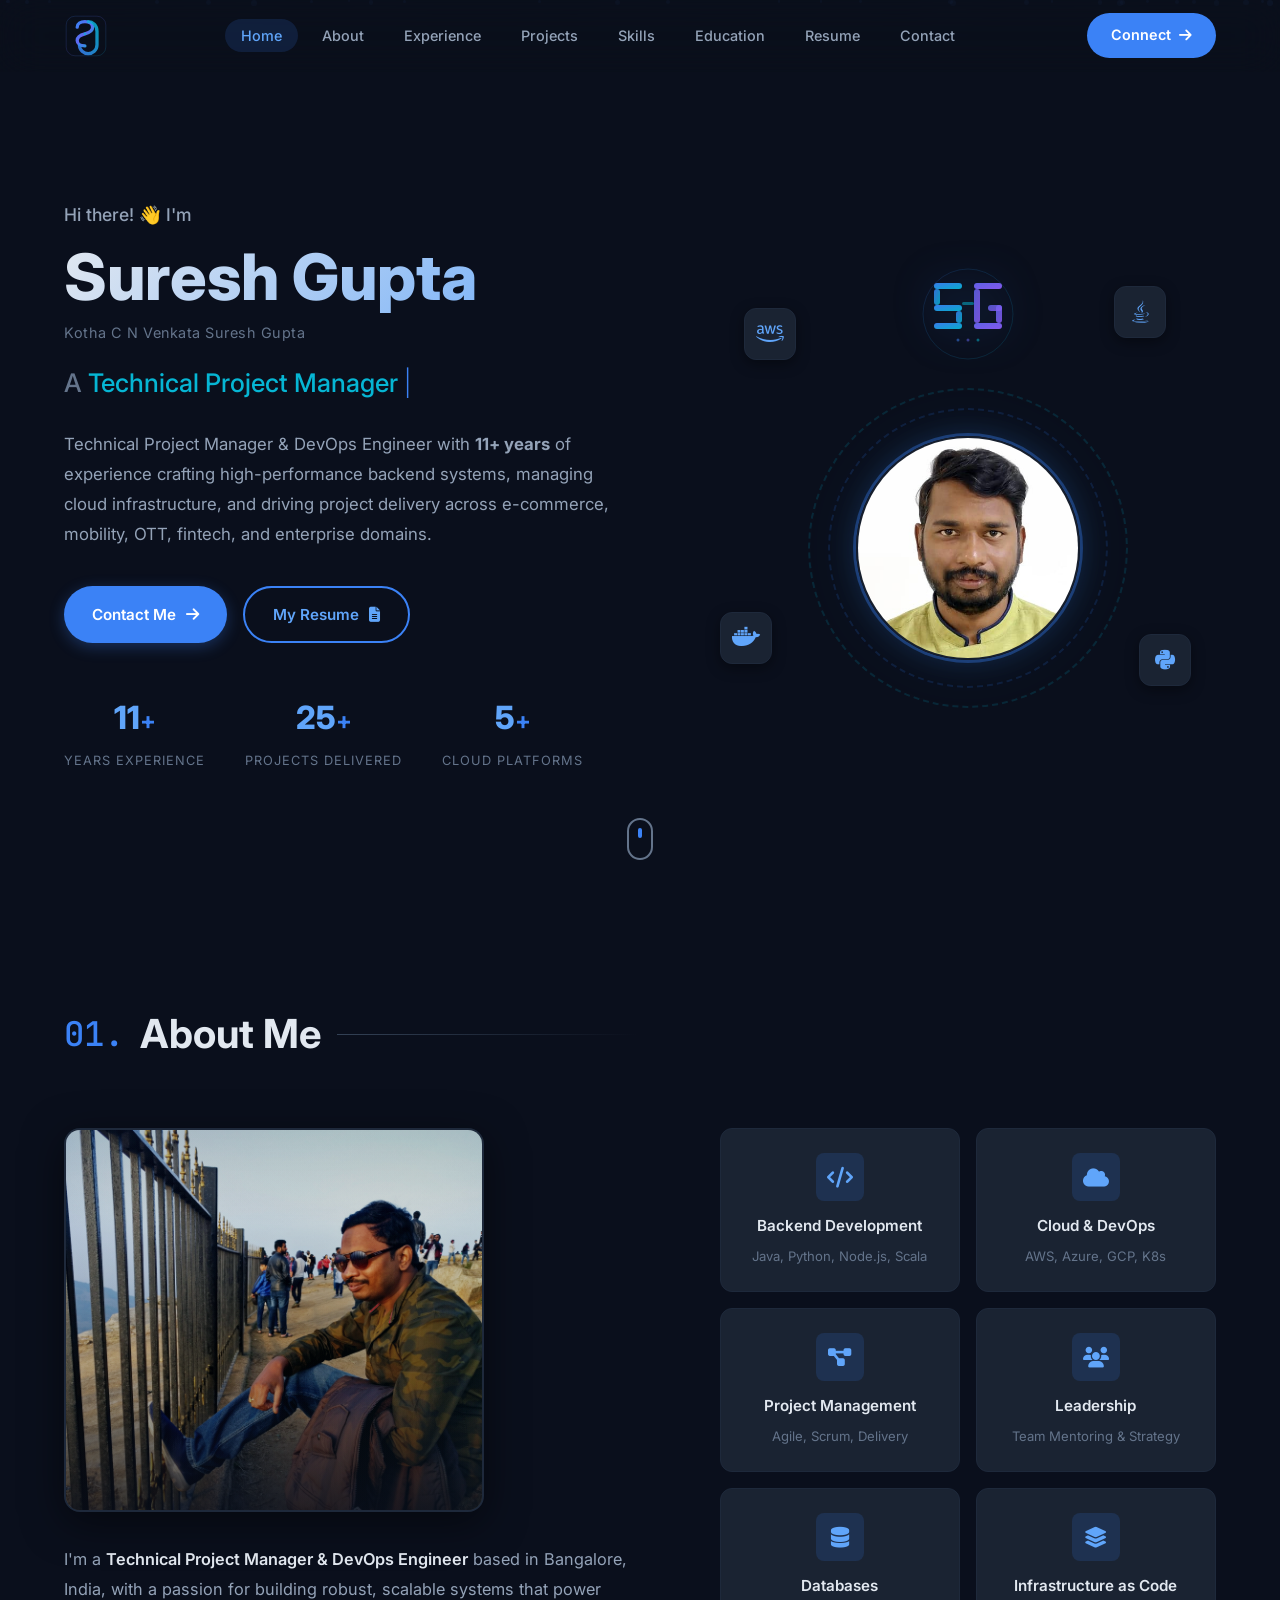
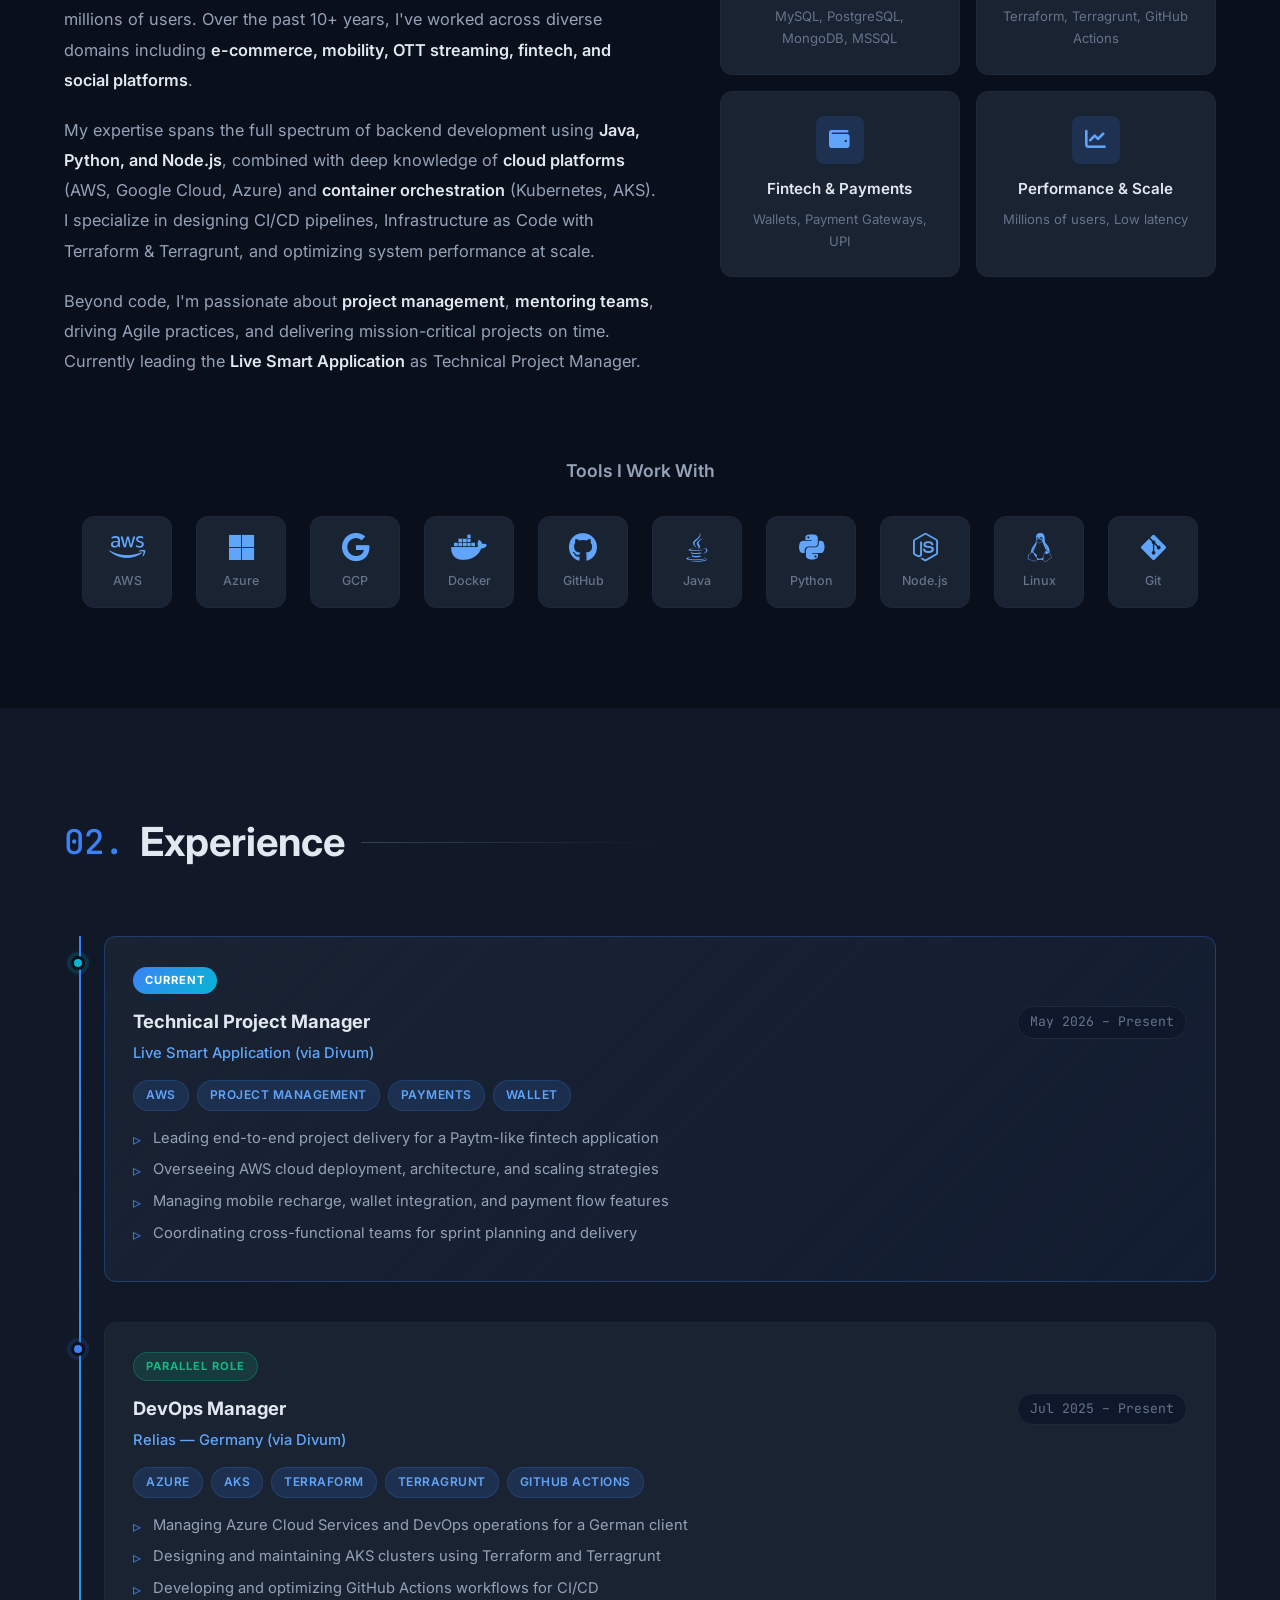
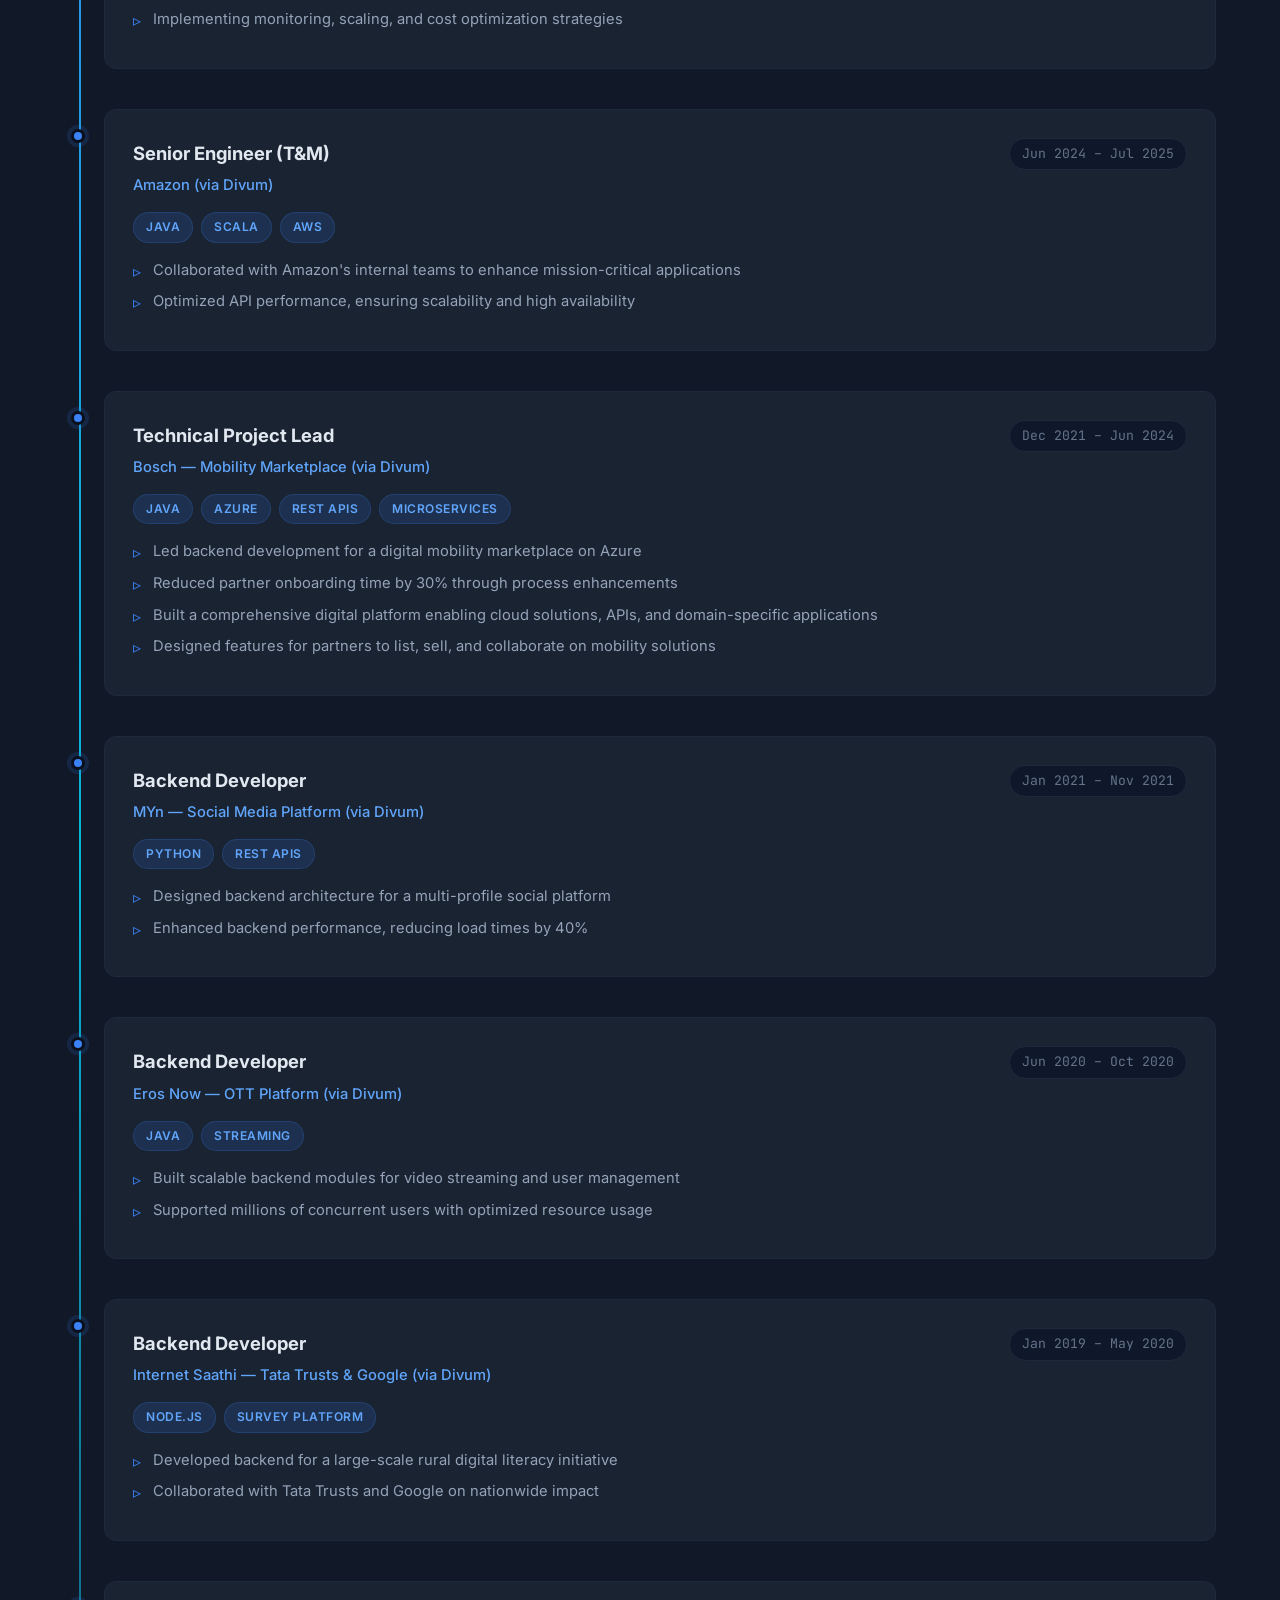
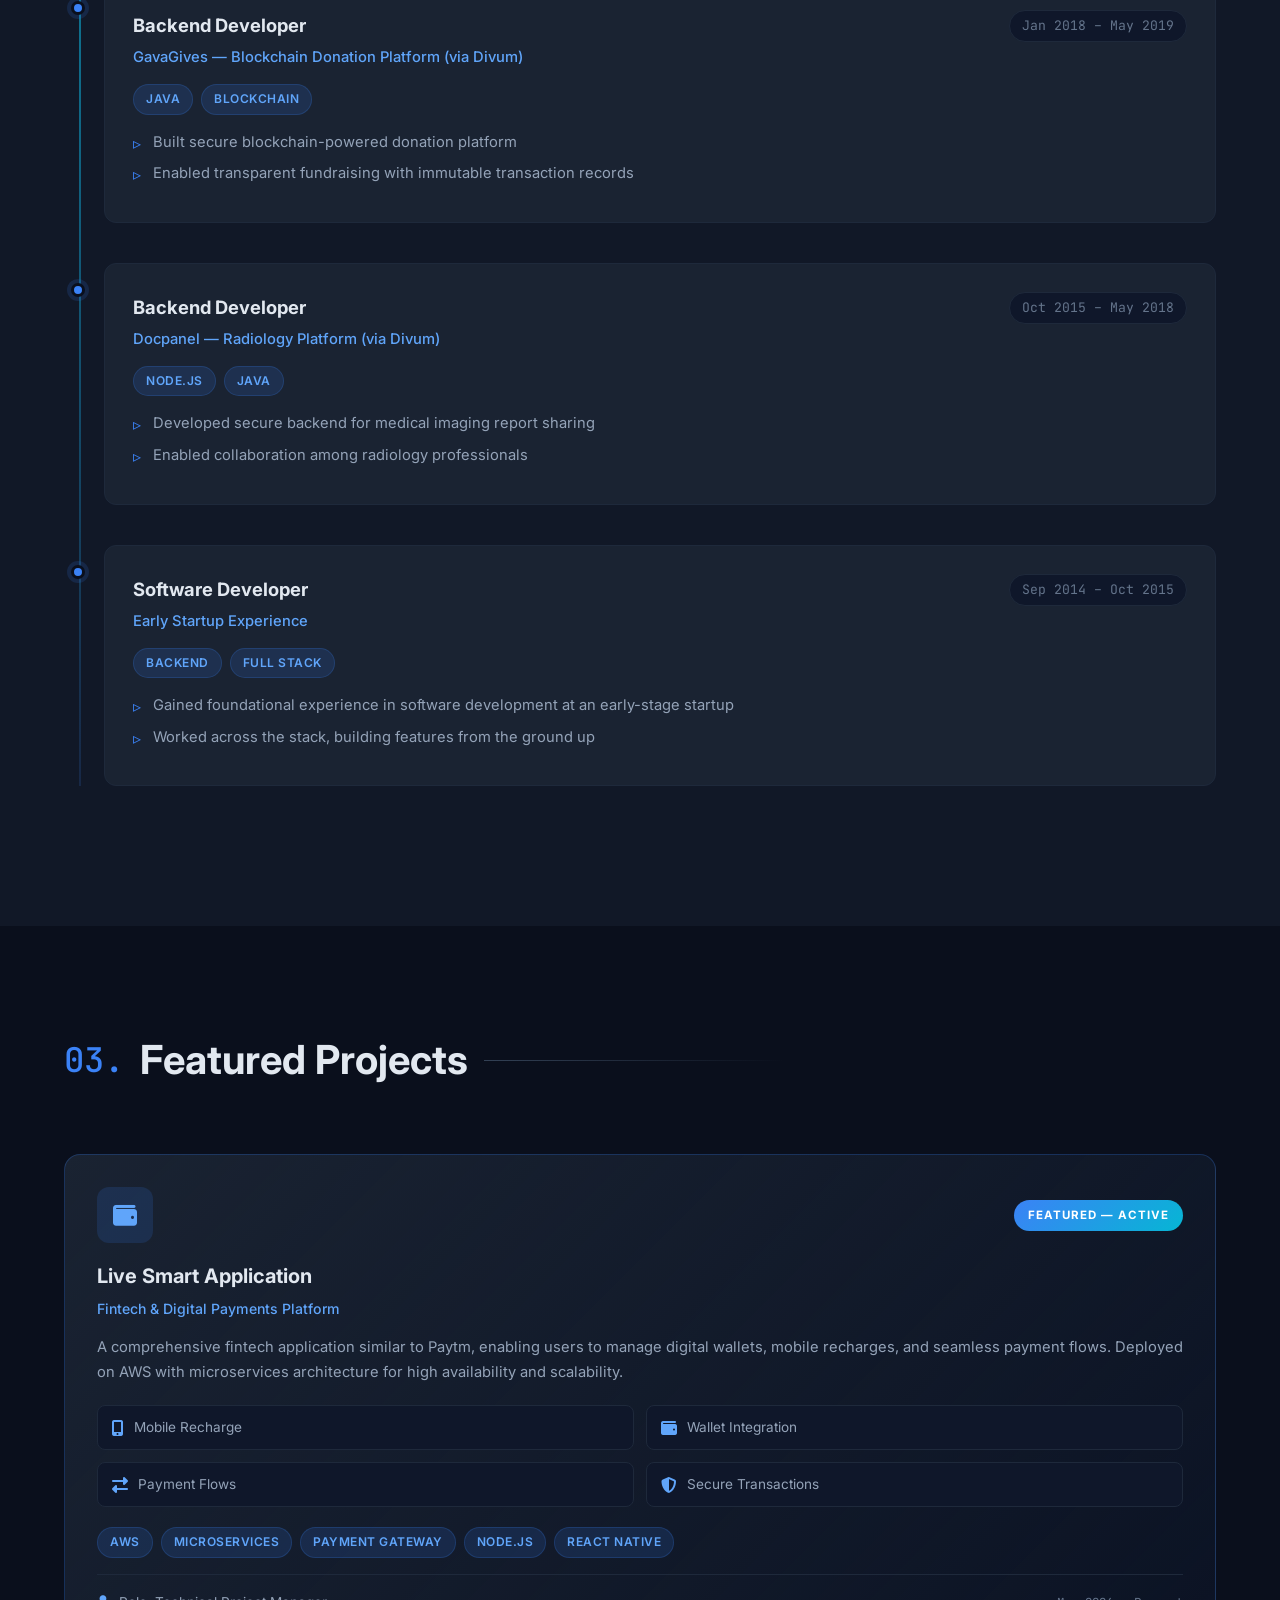
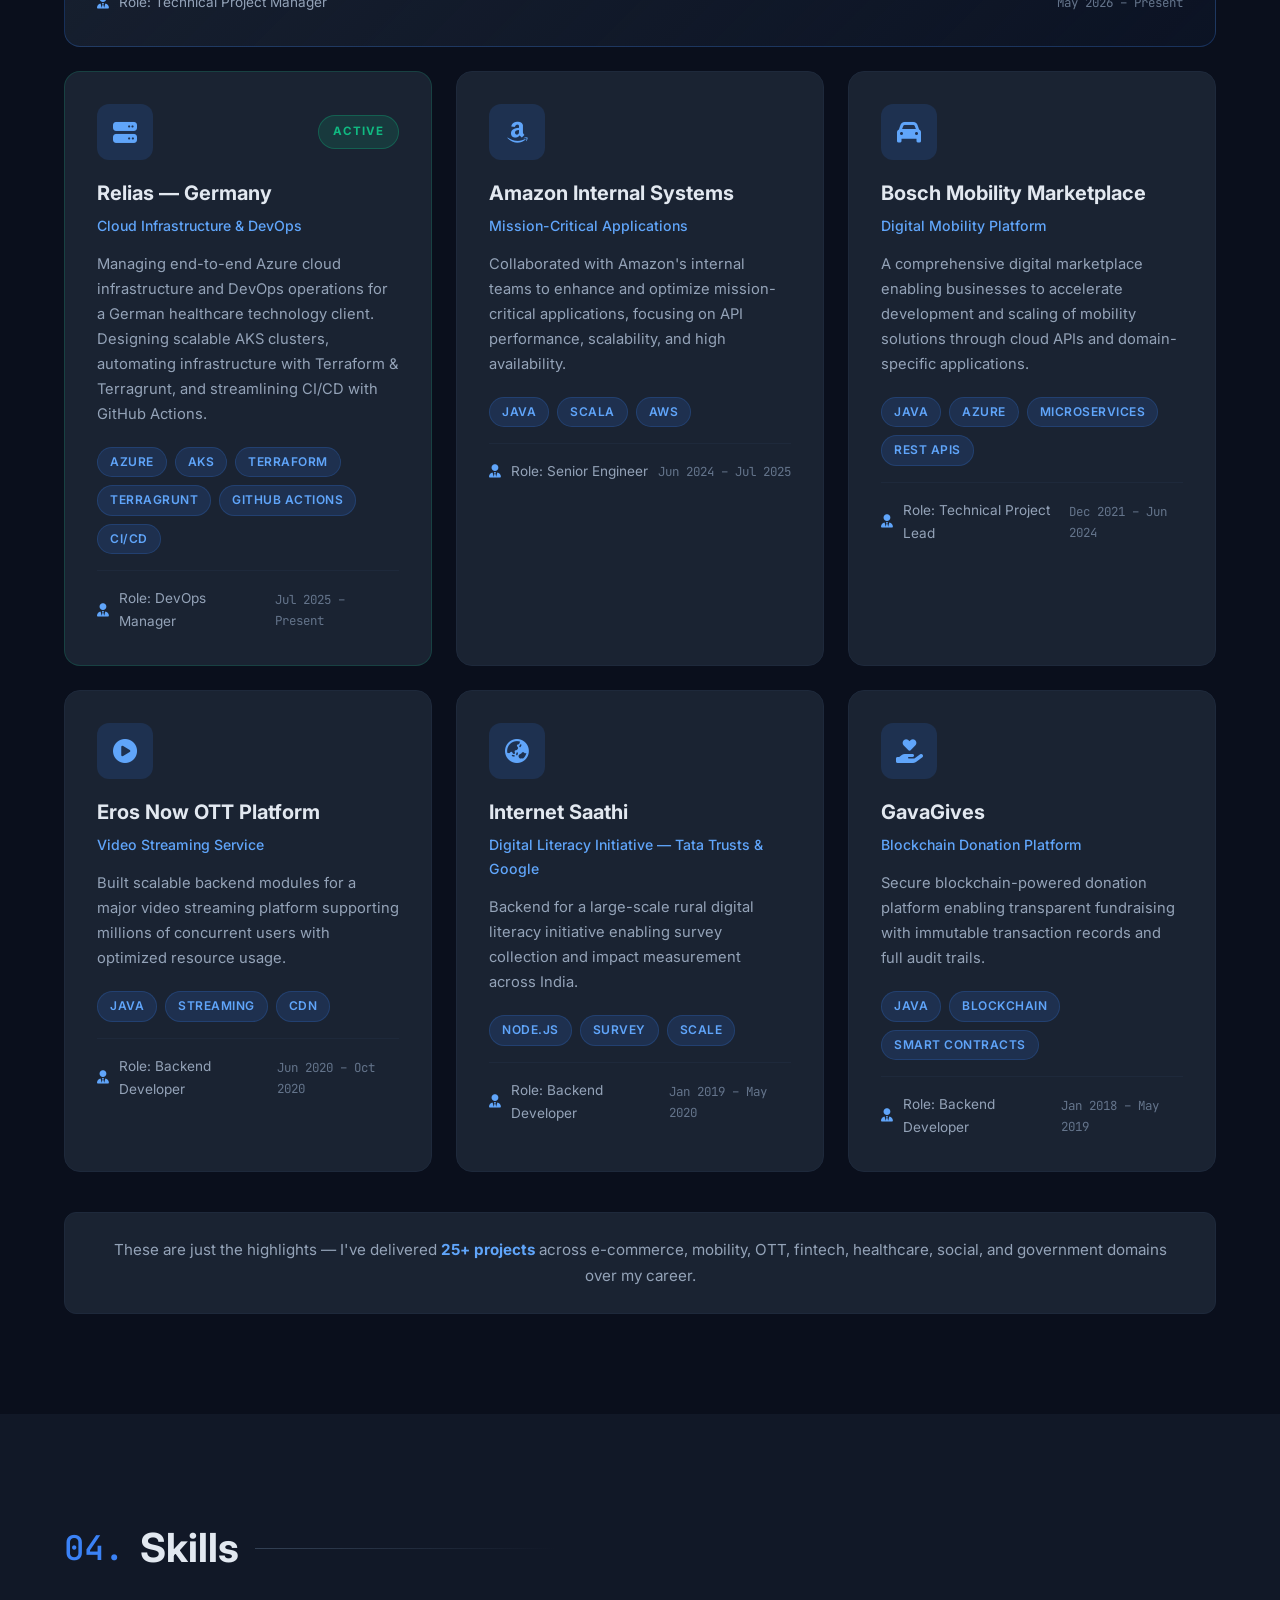
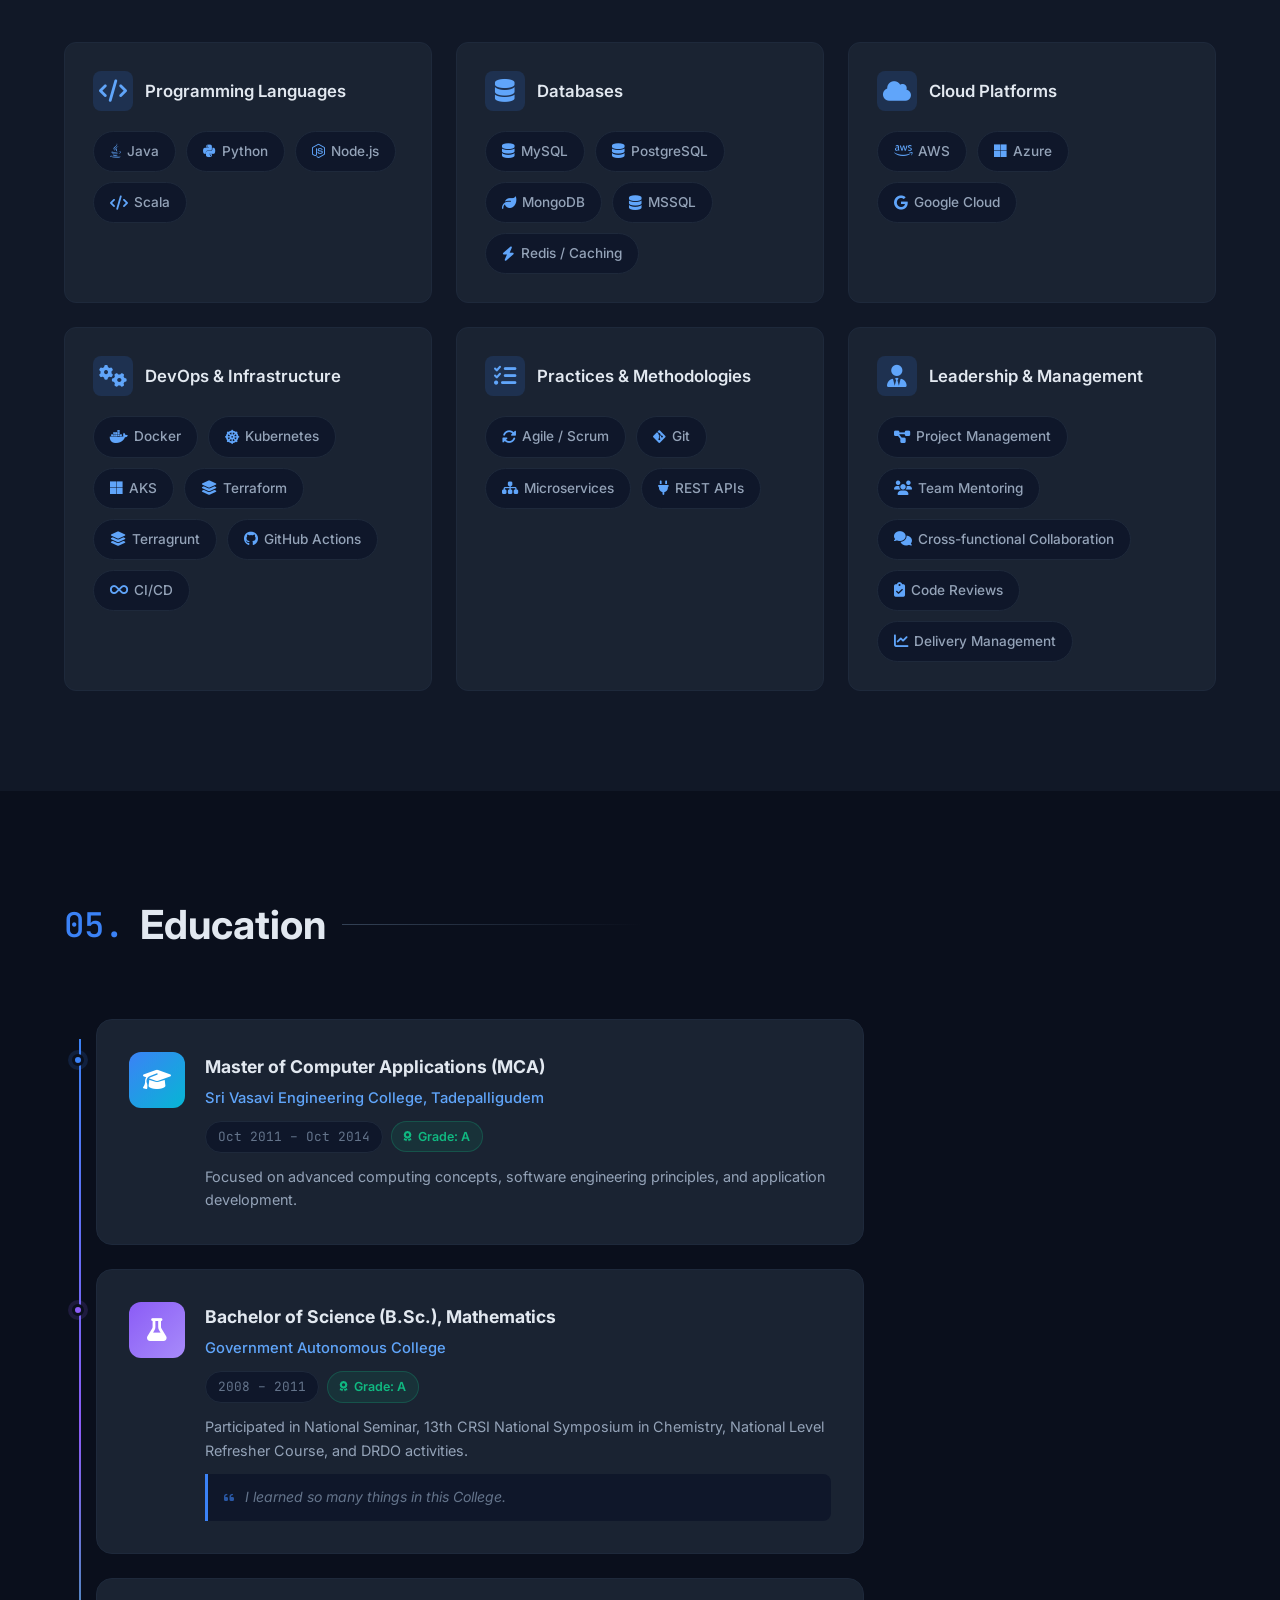
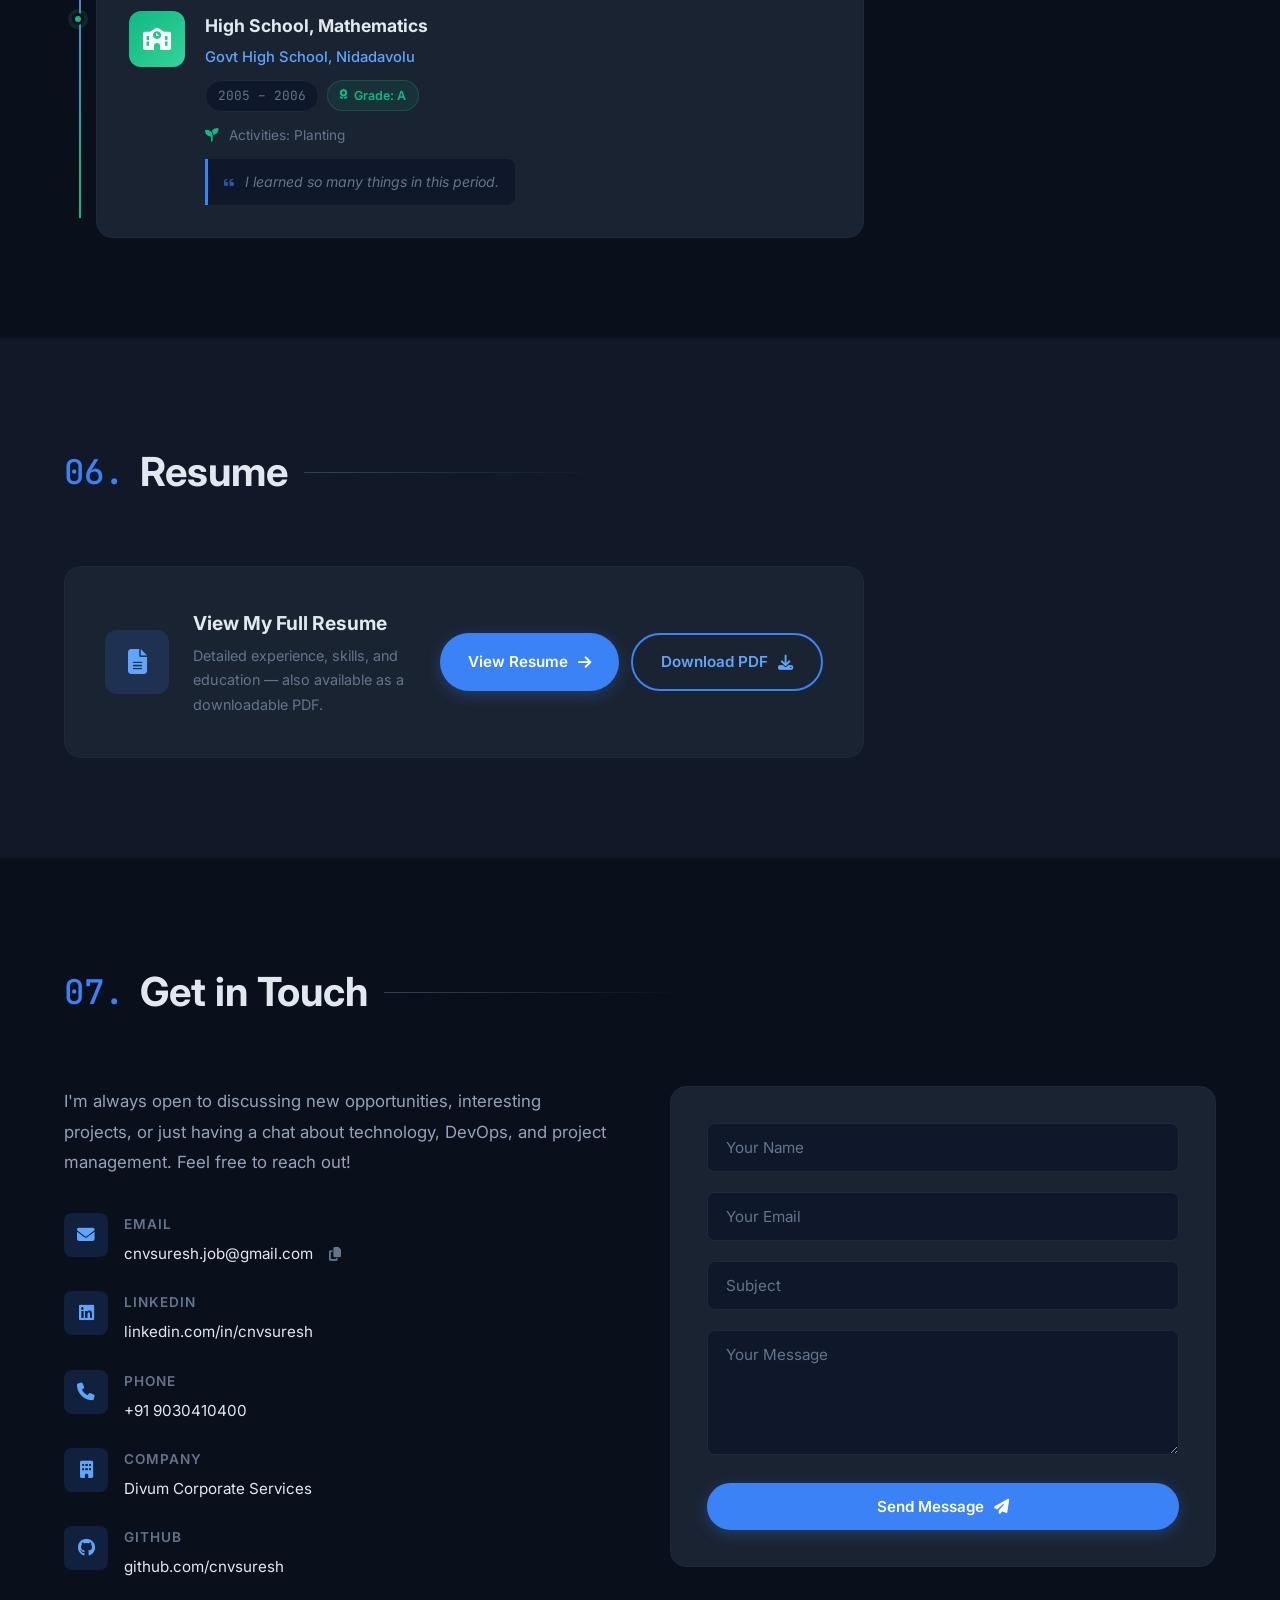
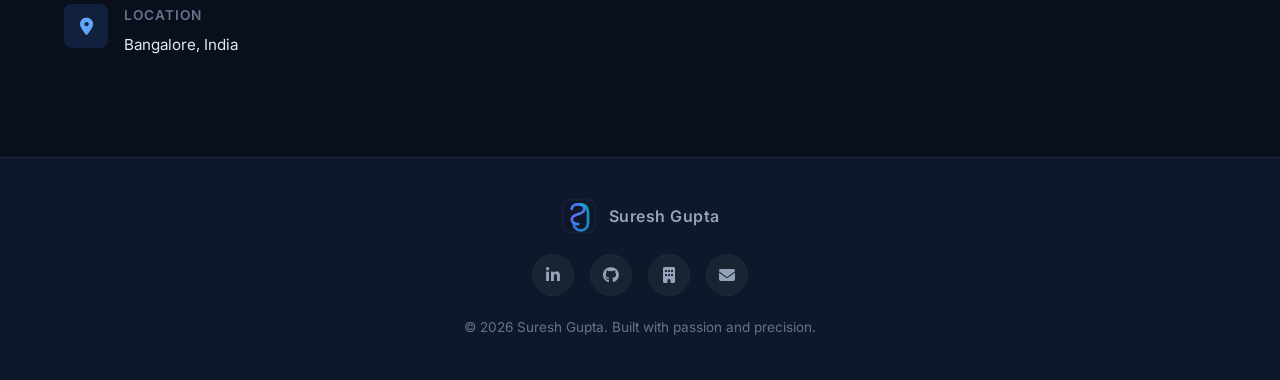
==== commit 434f3a1d: "Linkedin Banner" ====
--- a/index.html
+++ b/index.html
@@ -674,6 +674,14 @@
               <div><h4>Phone</h4><a href="tel:+919030410400">+91 9030410400</a></div>
             </div>
             <div class="contact-method">
+              <i class="fas fa-building"></i>
+              <div><h4>Company</h4><a href="https://divum.ai" target="_blank" rel="noopener noreferrer">Divum Corporate Services</a></div>
+            </div>
+            <div class="contact-method">
+              <i class="fab fa-github"></i>
+              <div><h4>GitHub</h4><a href="https://github.com/cnvsuresh" target="_blank" rel="noopener noreferrer">github.com/cnvsuresh</a></div>
+            </div>
+            <div class="contact-method">
               <i class="fas fa-map-marker-alt"></i>
               <div><h4>Location</h4><p>Bangalore, India</p></div>
             </div>
@@ -702,6 +710,8 @@
         </a>
         <div class="footer-social">
           <a href="https://www.linkedin.com/in/cnvsuresh/" target="_blank" rel="noopener noreferrer" aria-label="LinkedIn"><i class="fab fa-linkedin-in"></i></a>
+          <a href="https://github.com/cnvsuresh" target="_blank" rel="noopener noreferrer" aria-label="GitHub"><i class="fab fa-github"></i></a>
+          <a href="https://divum.ai" target="_blank" rel="noopener noreferrer" aria-label="Company"><i class="fas fa-building"></i></a>
           <a href="mailto:cnvsuresh.job@gmail.com" aria-label="Email"><i class="fas fa-envelope"></i></a>
         </div>
         <p class="footer-text">&copy; <span id="footerYear">2026</span> Suresh Gupta. Built with passion and precision.</p>
